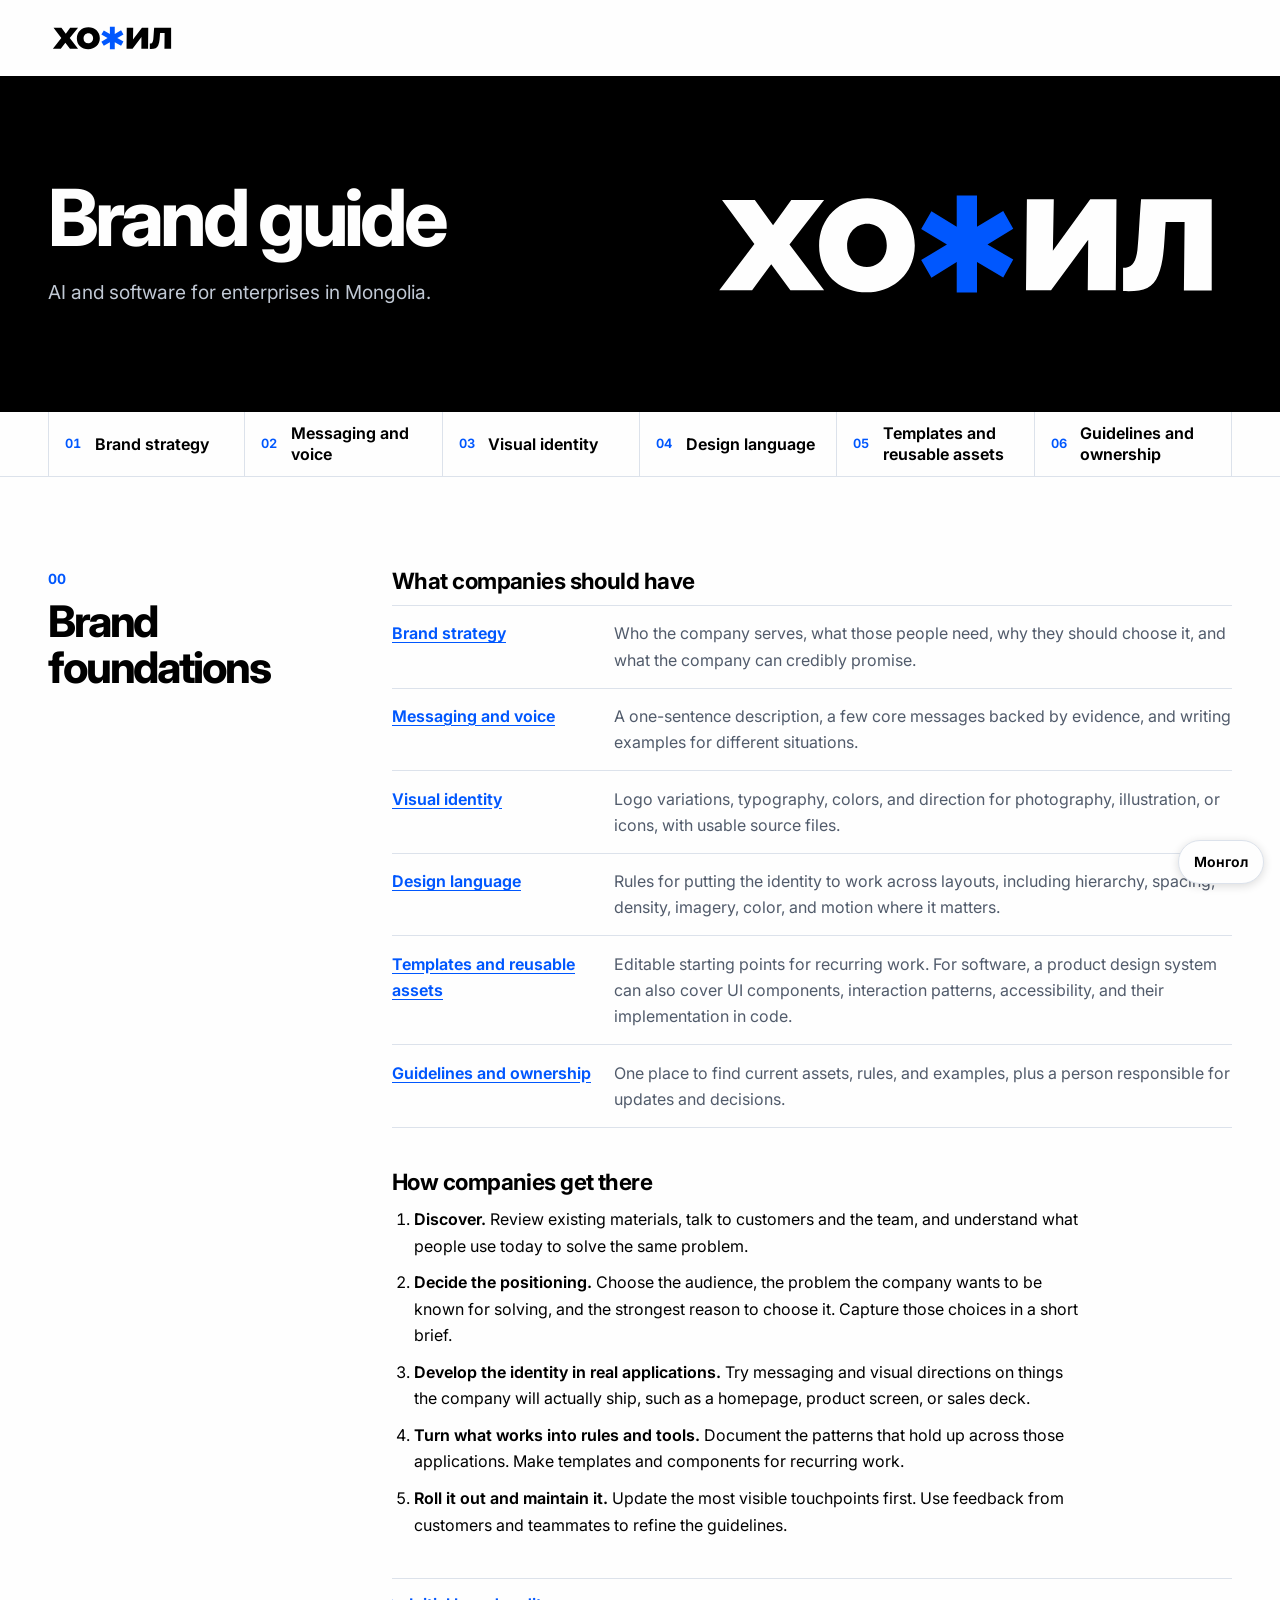
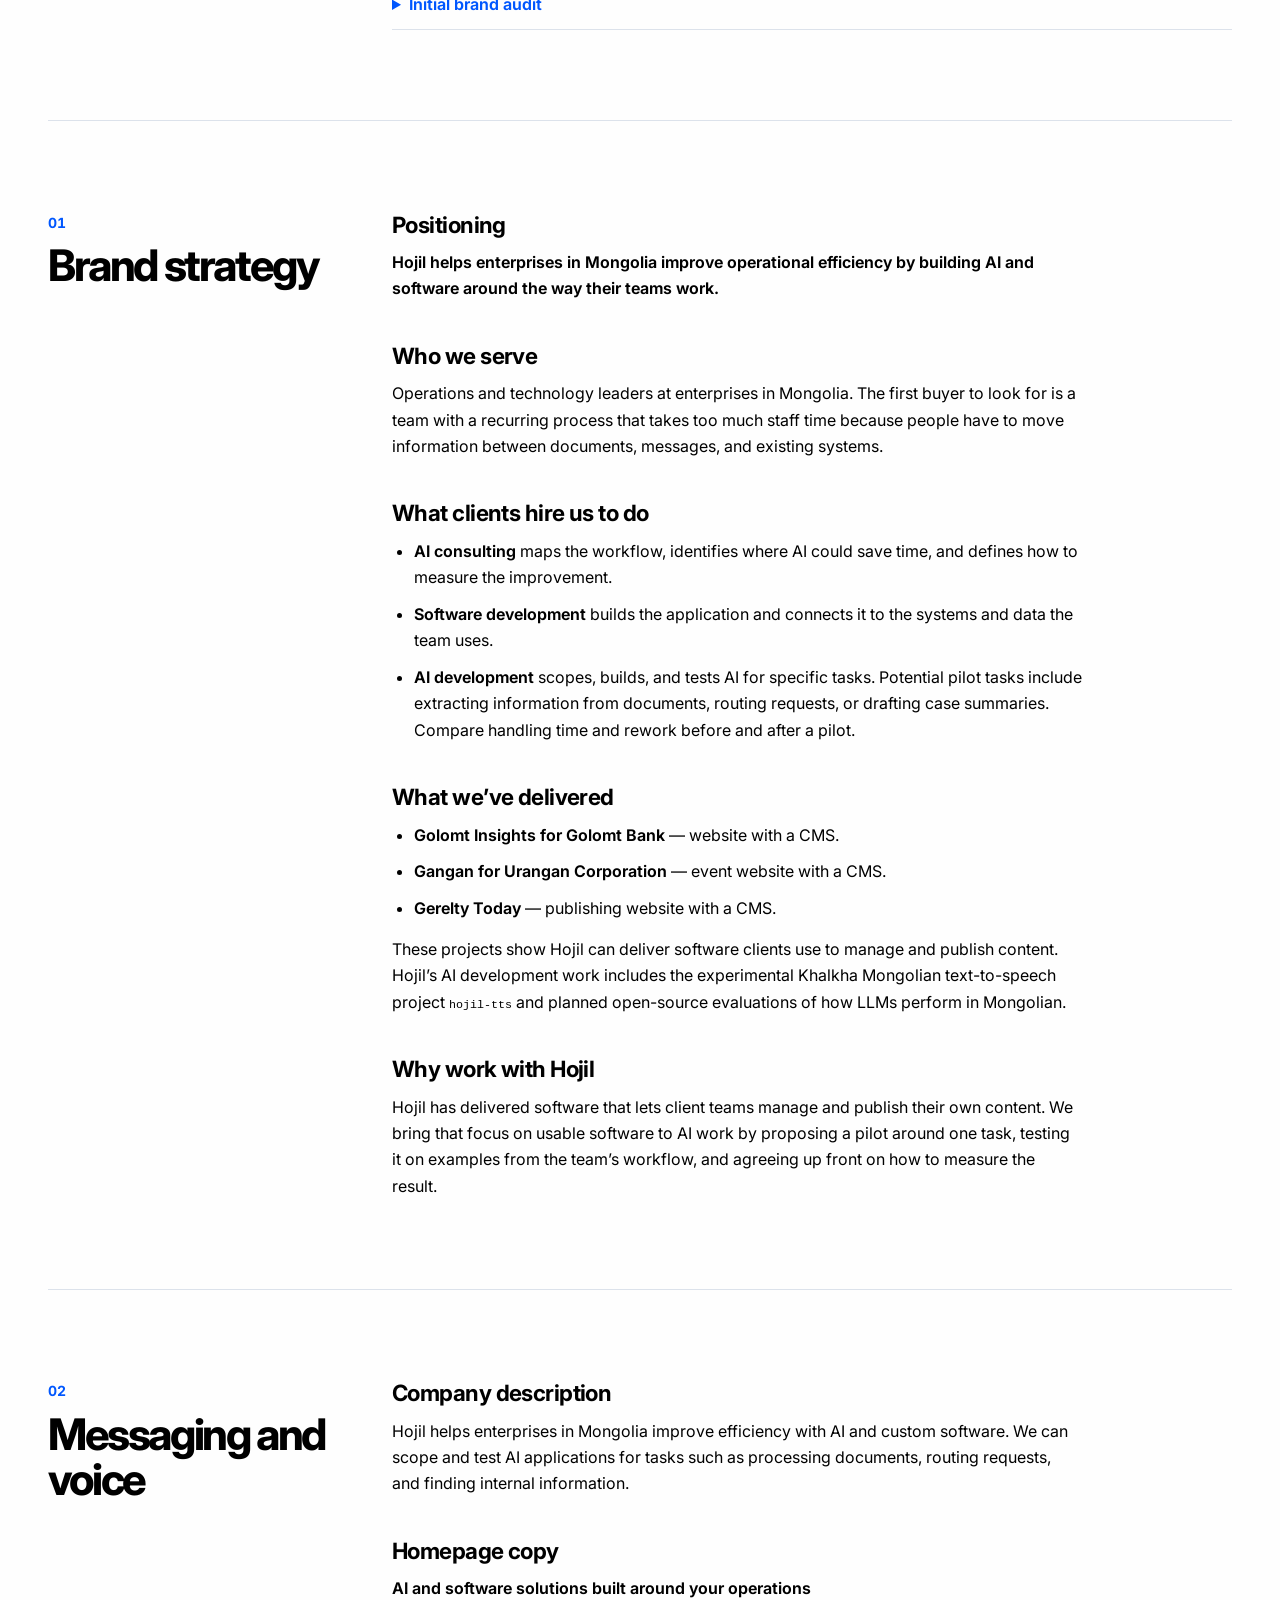
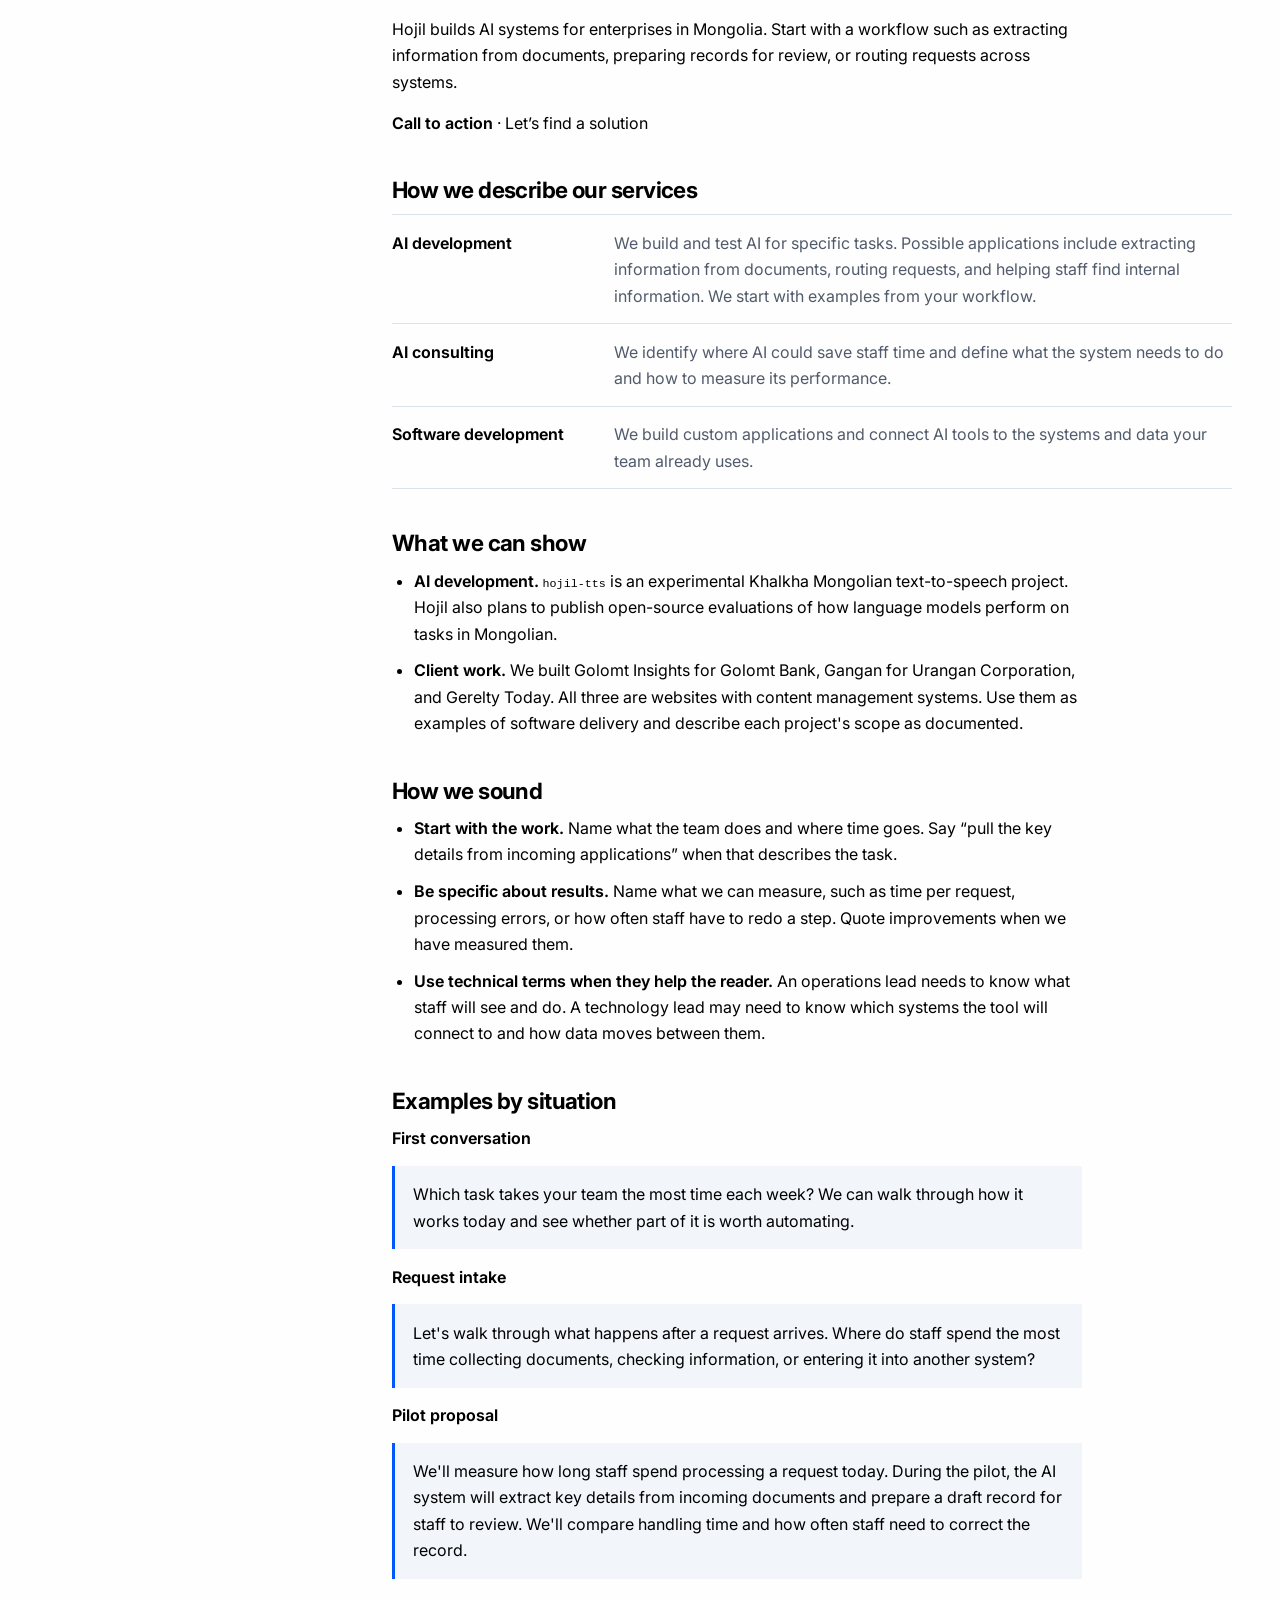
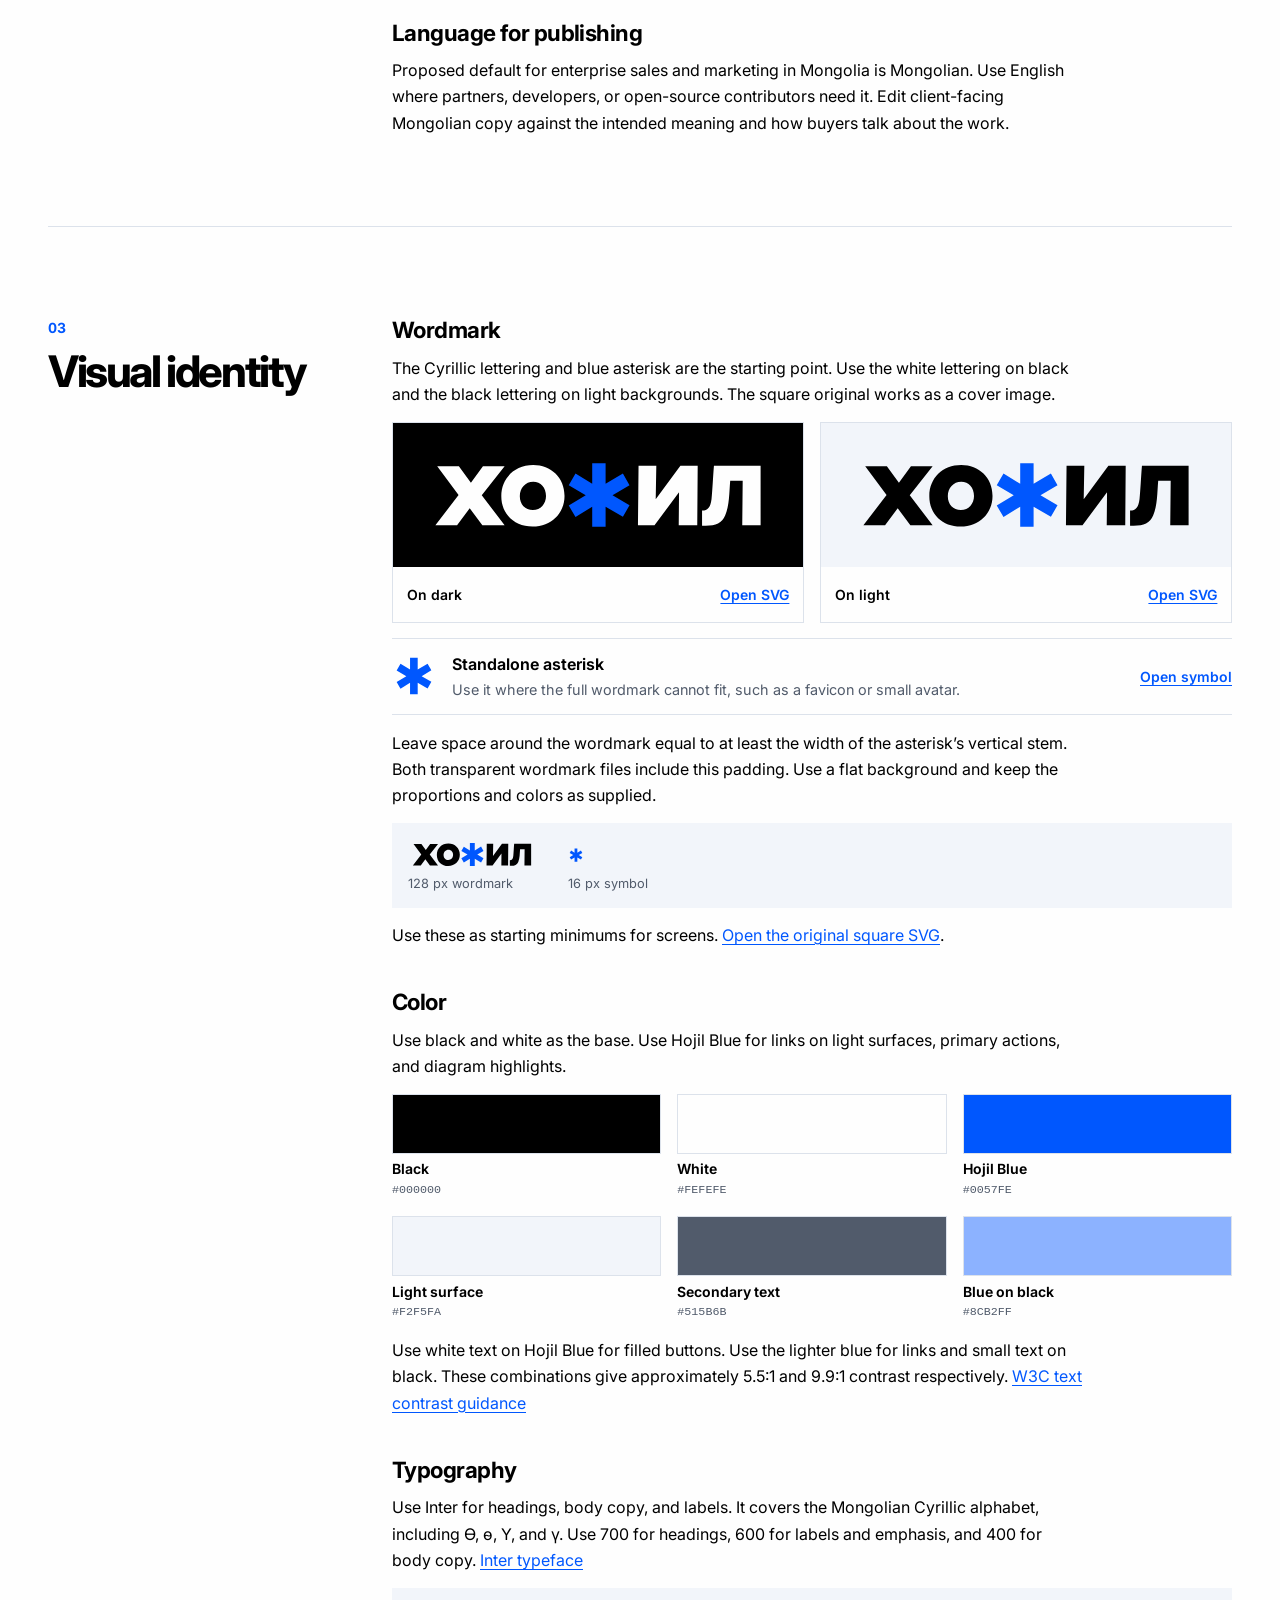
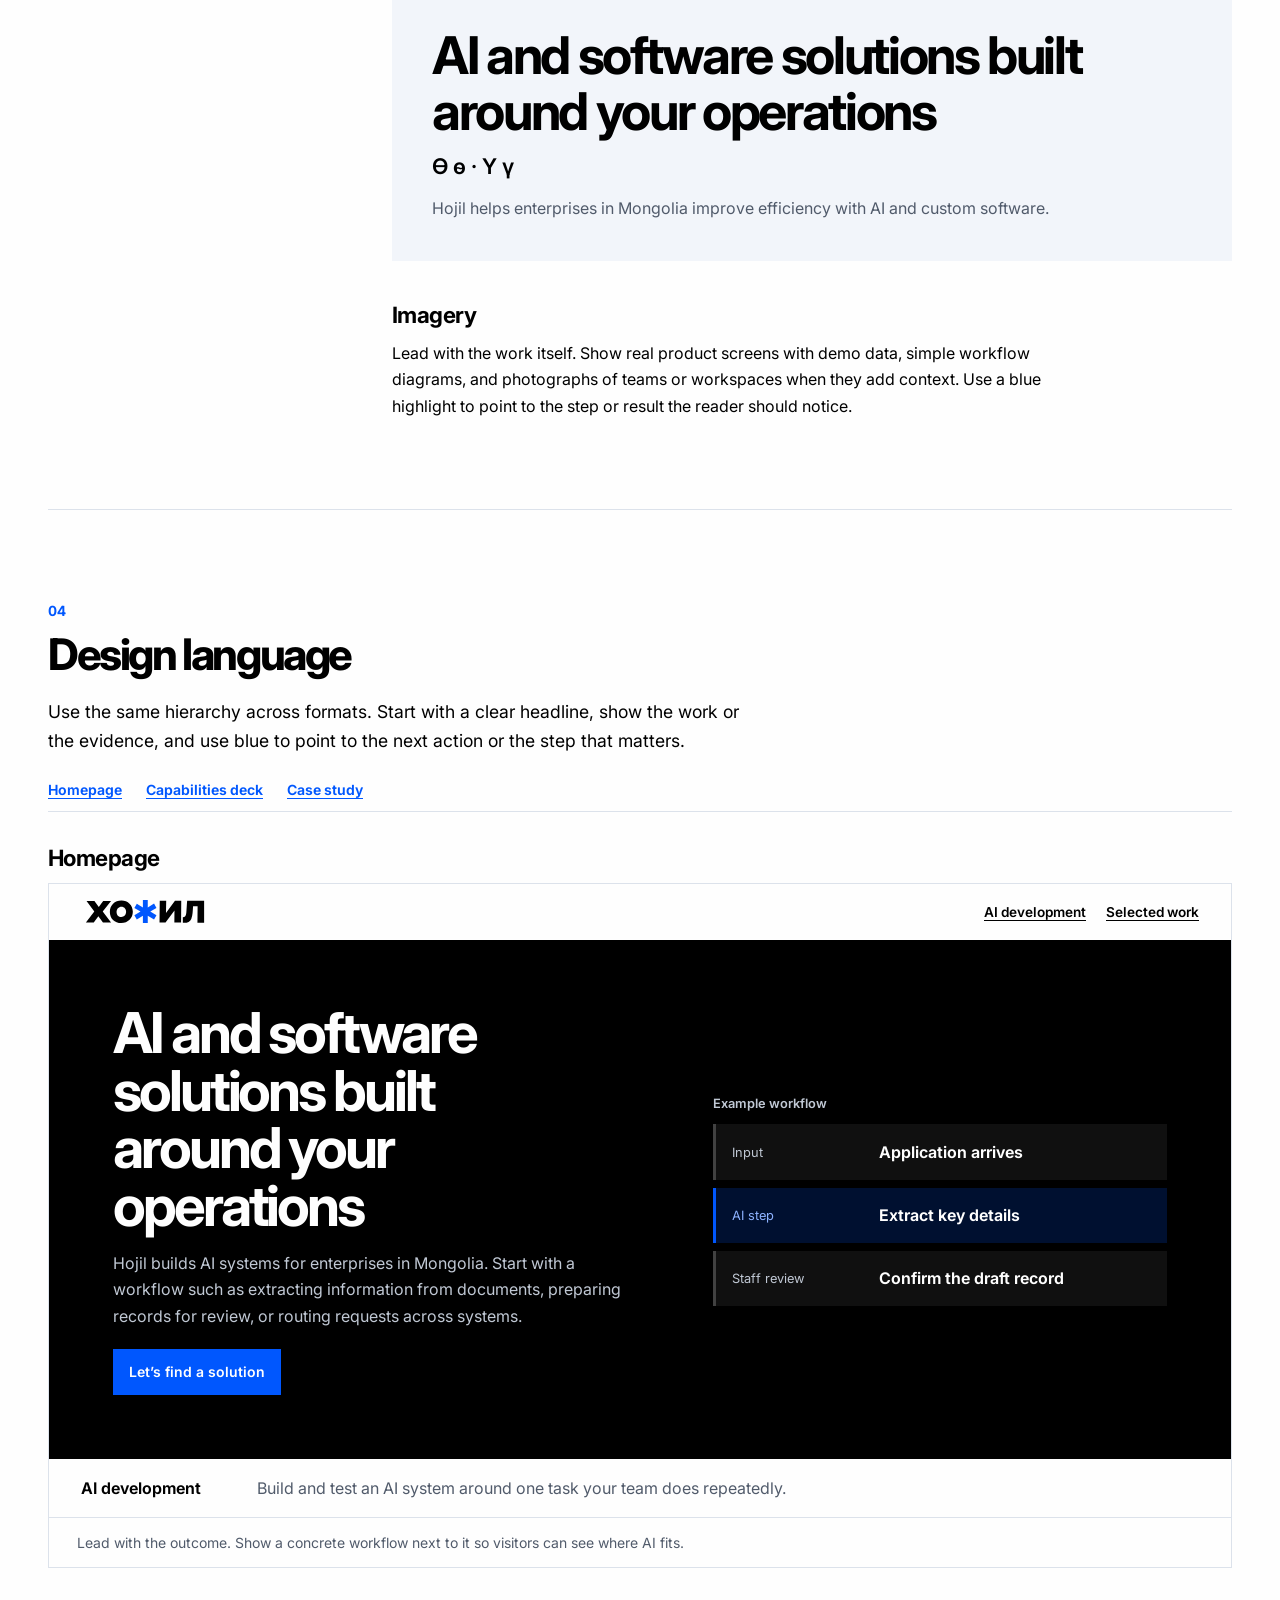
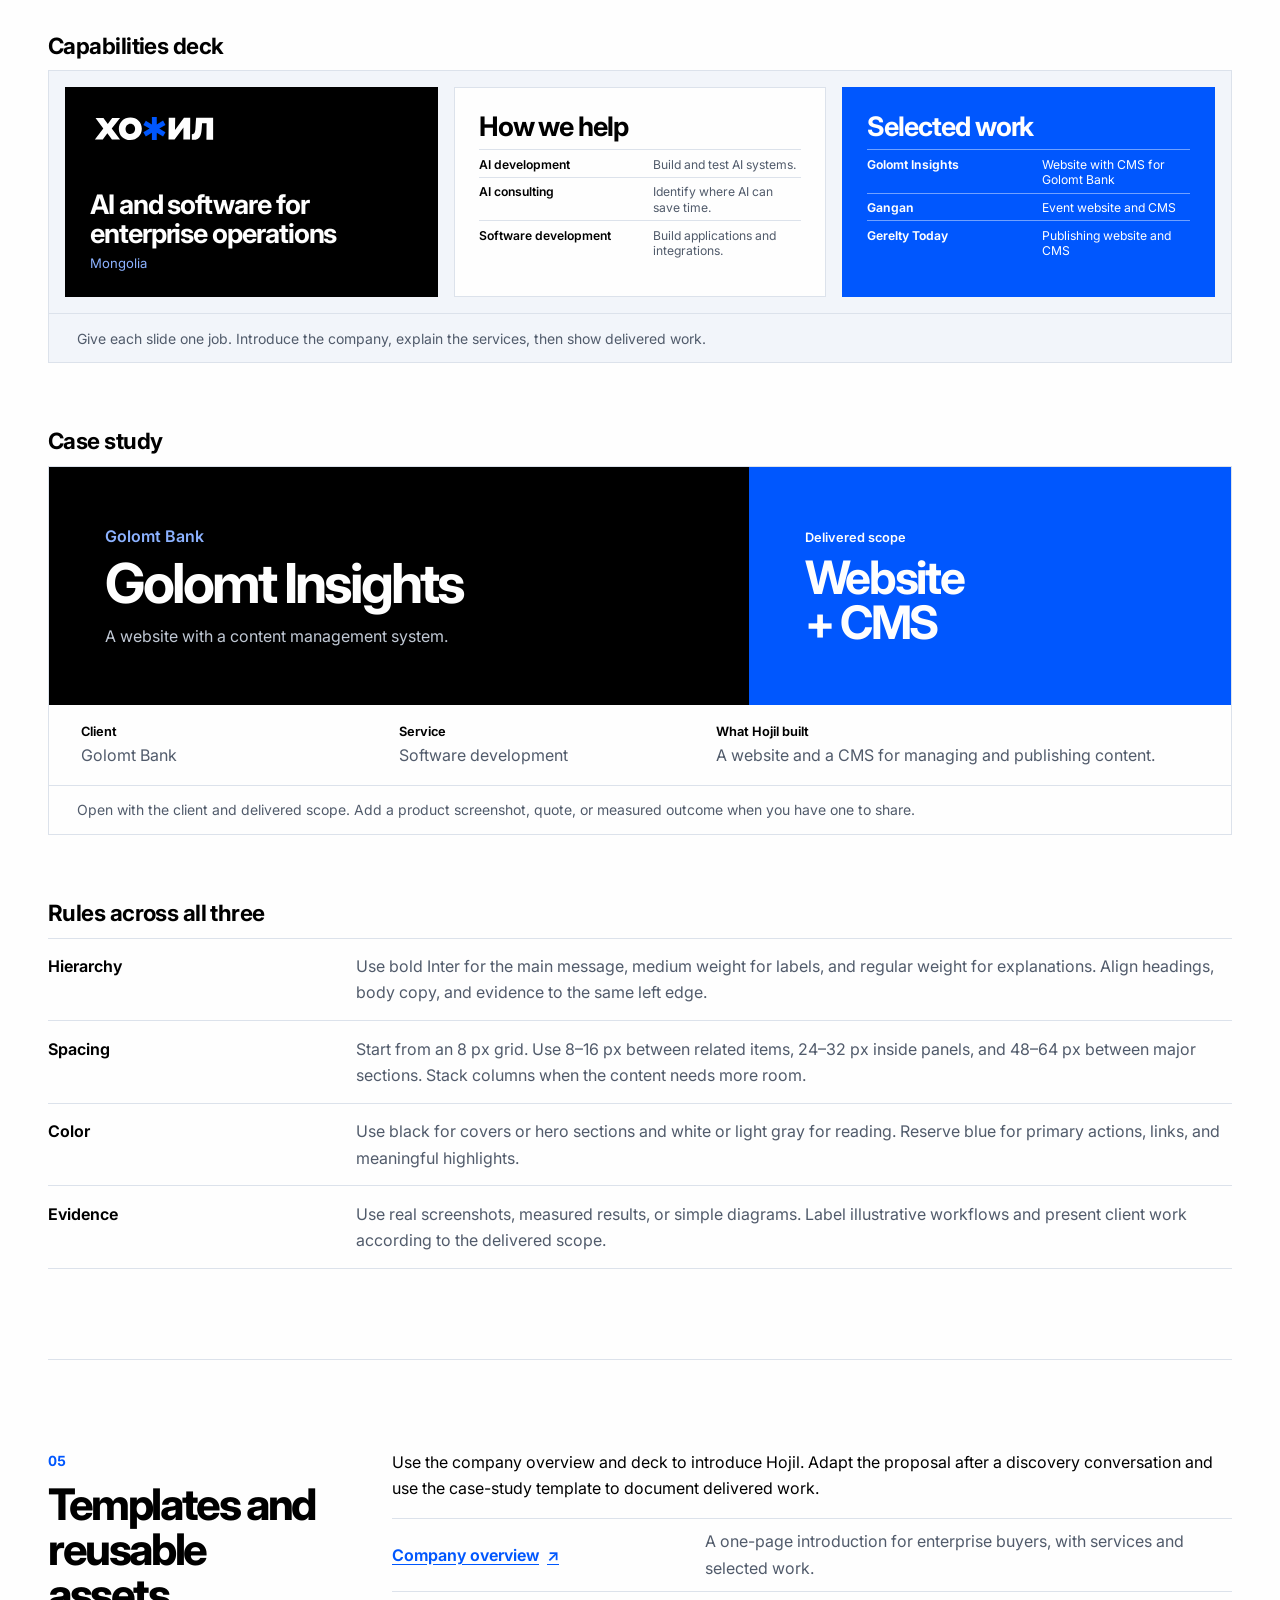
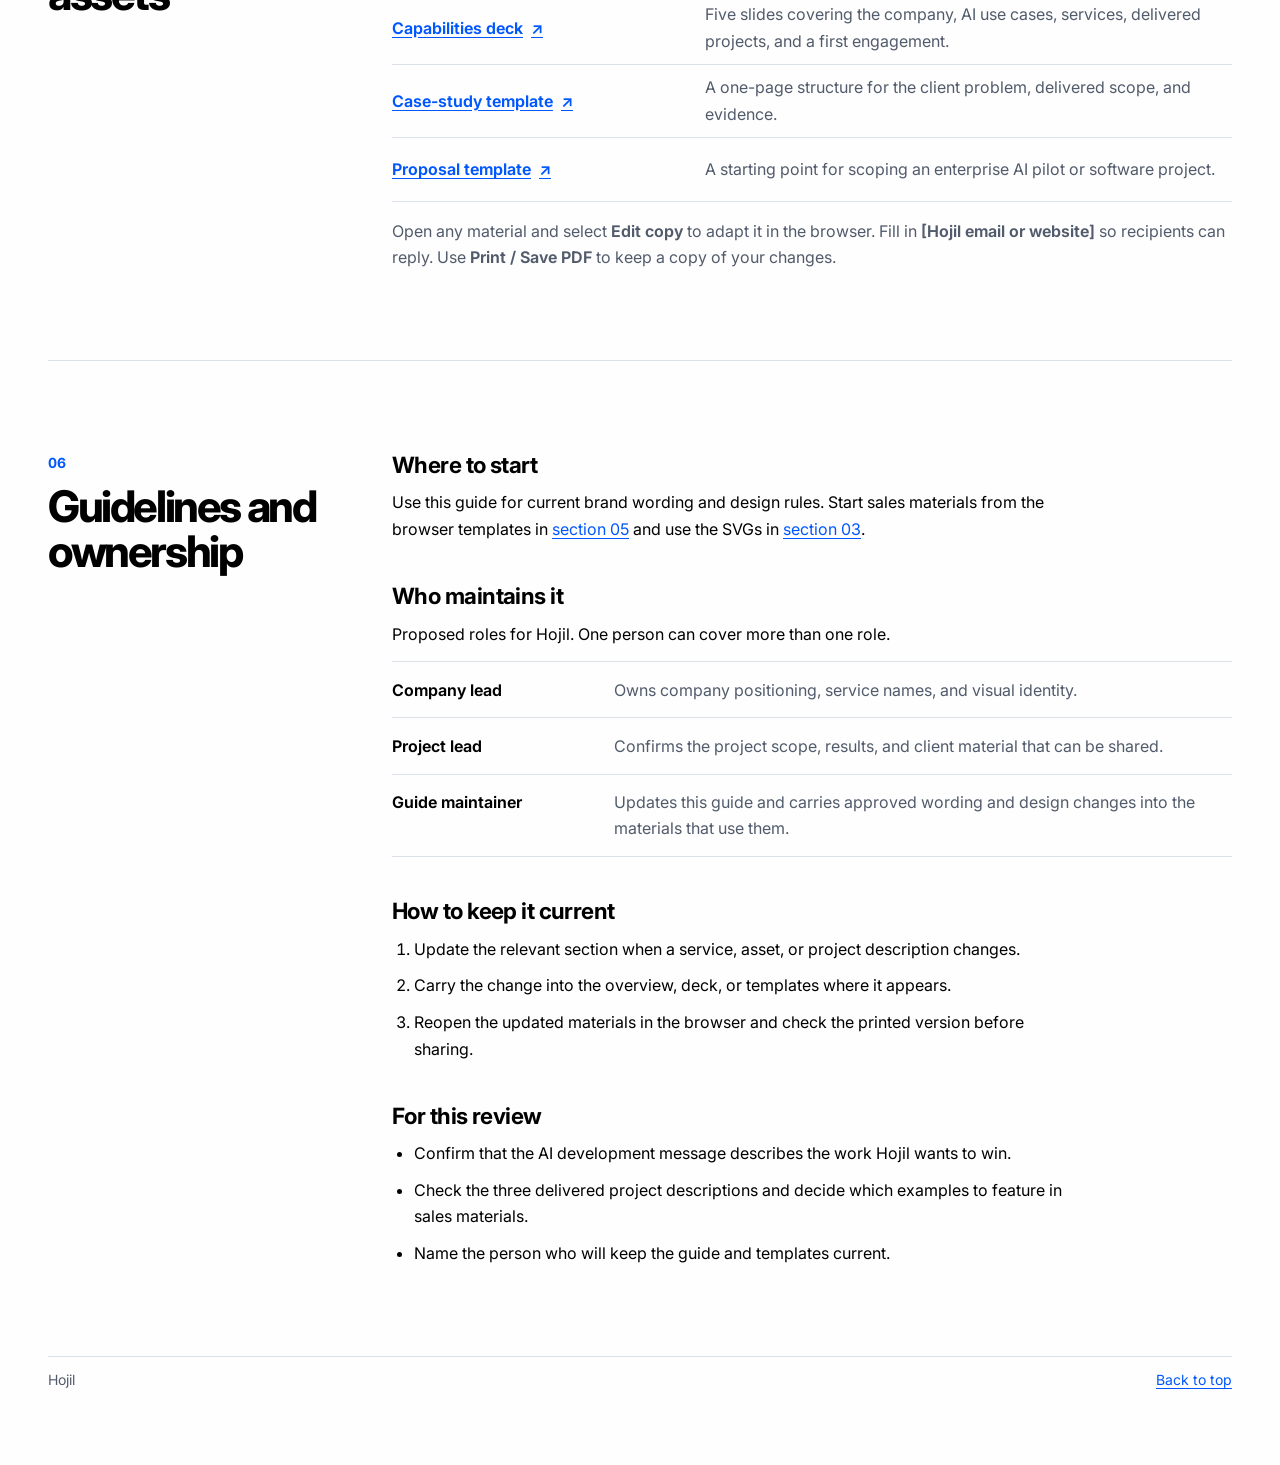
==== index.html @ 7507163d "Add bilingual Hojil brand guide" ====
<!doctype html>
<html lang="en">
<head>
  <meta charset="utf-8">
  <meta name="viewport" content="width=device-width, initial-scale=1">
  <title>Hojil · Brand guide</title>
  <link rel="icon" href="assets/logo/hojil-symbol.svg" type="image/svg+xml">
  <link rel="stylesheet" href="assets/brand.css">
</head>
<body id="top">
  <a class="skip" href="#content">Skip to content</a>
  <header class="site-header">
    <div class="wrap masthead">
      <a class="brand-link" href="index.html" aria-label="Hojil · Brand guide">
        <img src="assets/logo/hojil-wordmark-on-light.svg" alt="" width="128" height="33">
      </a>
      <a class="language-switch" href="mn/index.html" lang="mn">Монгол</a>
    </div>
  </header>
  <div class="hero">
    <div class="wrap hero-content">
      <div><h1>Brand guide</h1><p>AI and software for enterprises in Mongolia.</p></div>
      <img class="hero-mark" src="assets/logo/hojil-wordmark-on-dark.svg" alt="Хожил" width="540" height="139">
    </div>
  </div>
  <nav class="toc" aria-label="Contents"><div class="wrap toc-links"><a href="#positioning"><span aria-hidden="true">01</span>Brand strategy</a><a href="#messaging"><span aria-hidden="true">02</span>Messaging and voice</a><a href="#visual"><span aria-hidden="true">03</span>Visual identity</a><a href="#design"><span aria-hidden="true">04</span>Design language</a><a href="#templates"><span aria-hidden="true">05</span>Templates and reusable assets</a><a href="#guidelines"><span aria-hidden="true">06</span>Guidelines and ownership</a></div></nav>
  <main id="content" class="wrap" tabindex="-1"><section class="chapter" id="foundations" aria-labelledby="foundations-title"><header class="chapter-header"><span class="index">00</span><h2 id="foundations-title">Brand foundations</h2></header><div class="chapter-content"><section class="subsection"><h3>What companies should have</h3><dl class="matrix ">
<div class="matrix-row"><dt><a href="#positioning">Brand strategy</a></dt>
<dd>Who the company serves, what those people need, why they should choose it, and what the company can credibly promise.</dd>
</div>
<div class="matrix-row"><dt><a href="#messaging">Messaging and voice</a></dt>
<dd>A one-sentence description, a few core messages backed by evidence, and writing examples for different situations.</dd>
</div>
<div class="matrix-row"><dt><a href="#visual">Visual identity</a></dt>
<dd>Logo variations, typography, colors, and direction for photography, illustration, or icons, with usable source files.</dd>
</div>
<div class="matrix-row"><dt><a href="#design">Design language</a></dt>
<dd>Rules for putting the identity to work across layouts, including hierarchy, spacing, density, imagery, color, and motion where it matters.</dd>
</div>
<div class="matrix-row"><dt><a href="#templates">Templates and reusable assets</a></dt>
<dd>Editable starting points for recurring work. For software, a product design system can also cover UI components, interaction patterns, accessibility, and their implementation in code.</dd>
</div>
<div class="matrix-row"><dt><a href="#guidelines">Guidelines and ownership</a></dt>
<dd>One place to find current assets, rules, and examples, plus a person responsible for updates and decisions.</dd>
</div>
</dl></section><section class="subsection"><h3>How companies get there</h3><ol><li><strong>Discover.</strong> Review existing materials, talk to customers and the team, and understand what people use today to solve the same problem.</li><li><strong>Decide the positioning.</strong> Choose the audience, the problem the company wants to be known for solving, and the strongest reason to choose it. Capture those choices in a short brief.</li><li><strong>Develop the identity in real applications.</strong> Try messaging and visual directions on things the company will actually ship, such as a homepage, product screen, or sales deck.</li><li><strong>Turn what works into rules and tools.</strong> Document the patterns that hold up across those applications. Make templates and components for recurring work.</li><li><strong>Roll it out and maintain it.</strong> Update the most visible touchpoints first. Use feedback from customers and teammates to refine the guidelines.</li></ol></section><details class="initial-audit"><summary>Initial brand audit</summary><p class="audit-note">This audit records where the brand project started.</p><section class="subsection"><h3>What Hojil already has</h3><p>Hojil is a company in Mongolia that offers <strong>AI consulting, software development, and AI development</strong>. Its experimental Khalkha Mongolian text-to-speech project, <code>hojil-tts</code>, sits under AI development.</p>
<p>The <code>hojil-brand</code> folder started with only Git metadata. The review draws on the company description and the related local <code>hojil-tts</code> repository. Brand or client materials stored elsewhere may already answer some of the questions below.</p>
<dl class="matrix matrix-wide">
<div class="matrix-row"><dt>Brand strategy</dt>
<dd><span class="cell-label">What exists today</span>A company operating in Mongolia with three service areas. The TTS project demonstrates one area of AI development.</dd>
<dd><span class="cell-label">Gap in the materials reviewed</span>Decide which buyers to focus on, what problems lead them to Hojil, and why they would choose it. Define the scope of each service and how the services fit together.</dd>
</div>
<div class="matrix-row"><dt>Messaging and voice</dt>
<dd><span class="cell-label">What exists today</span>The three service areas are named. The TTS README and listening notes document a concrete example of AI development.</dd>
<dd><span class="cell-label">Gap in the materials reviewed</span>Write a company description and a plain-language explanation of each service. Gather evidence for consulting and software development and decide which languages the first materials need.</dd>
</div>
<div class="matrix-row"><dt>Visual identity</dt>
<dd><span class="cell-label">What exists today</span>Hojil has a Cyrillic <a href="assets/logo/hojil-logo.svg">wordmark</a> with a blue asterisk on black.</dd>
<dd><span class="cell-label">Gap in the materials reviewed</span>Define logo usage, any needed variants, and the broader palette, typography, and imagery. Check Mongolian Cyrillic coverage when choosing fonts.</dd>
</div>
<div class="matrix-row"><dt>Design language</dt>
<dd><span class="cell-label">What exists today</span>The playground is an existing interface for generating, playing, comparing, and rating speech.</dd>
<dd><span class="cell-label">Gap in the materials reviewed</span>Establish a common layout, type hierarchy, and use of color across company materials. Use the playground to test how product demos fit the same visual language.</dd>
</div>
<div class="matrix-row"><dt>Templates and reusable assets</dt>
<dd><span class="cell-label">What exists today</span>The local playground gives Hojil a working demo surface.</dd>
<dd><span class="cell-label">Gap in the materials reviewed</span>Start with a company overview and a case-study format. Add templates for recurring work once the first sales and marketing needs are clear.</dd>
</div>
<div class="matrix-row"><dt>Guidelines and ownership</dt>
<dd><span class="cell-label">What exists today</span>The technical repo has a documentation index. This file starts the brand documentation.</dd>
<dd><span class="cell-label">Gap in the materials reviewed</span>Record approved brand decisions and assets in one place and identify who owns updates.</dd>
</div>
</dl>
<p>Sources: TTS README, playground guide, playground interface, listening findings.</p></section><section class="subsection"><h3>What to work on first</h3><p><strong>Start with a one-page positioning brief for the company.</strong> It should explain who Hojil helps in Mongolia, what brings clients to Hojil, and why they would choose the company. A factual starting description is “Hojil is a company in Mongolia offering AI consulting, software development, and AI development.”</p>
<ol><li><strong>Review real and prospective engagements.</strong> Identify who approached Hojil, what problem they brought, what they had already tried, and what made them consider working with Hojil. Use those examples to choose an initial audience and the problems to lead with.</li><li><strong>Define the three services in buyer terms.</strong> For each service, capture when someone should reach out, what Hojil delivers, and what a successful engagement looks like. Spell out where consulting ends and implementation begins in the kinds of engagements Hojil wants.</li><li><strong>Gather proof for each service.</strong> Look for projects, outcomes, or client feedback that can be shared. Use <code>hojil-tts</code> as an AI development example and describe its experimental status accurately. The playground runs locally, the model export is private, and listening results come from a small development set.</li><li><strong>Apply the brief to a company overview.</strong> Draft a homepage or one-page capabilities overview with a clear company description, the three services, examples of work, and a way to get in touch. Use it to make the first visual decisions.</li></ol>
<p>A useful first milestone is a brief that names the priority buyer and their problem, explains the three services in plain language, and supports each claim with an example wherever one is available.</p></section></details></div></section><section class="chapter" id="positioning" aria-labelledby="positioning-title"><header class="chapter-header"><span class="index">01</span><h2 id="positioning-title">Brand strategy</h2></header><div class="chapter-content"><section class="subsection"><h3>Positioning</h3><p><strong>Hojil helps enterprises in Mongolia improve operational efficiency by building AI and software around the way their teams work.</strong></p></section><section class="subsection"><h3>Who we serve</h3><p>Operations and technology leaders at enterprises in Mongolia. The first buyer to look for is a team with a recurring process that takes too much staff time because people have to move information between documents, messages, and existing systems.</p></section><section class="subsection"><h3>What clients hire us to do</h3><ul><li><strong>AI consulting</strong> maps the workflow, identifies where AI could save time, and defines how to measure the improvement.</li><li><strong>Software development</strong> builds the application and connects it to the systems and data the team uses.</li><li><strong>AI development</strong> scopes, builds, and tests AI for specific tasks. Potential pilot tasks include extracting information from documents, routing requests, or drafting case summaries. Compare handling time and rework before and after a pilot.</li></ul></section><section class="subsection"><h3>What we’ve delivered</h3><ul><li><strong>Golomt Insights for Golomt Bank</strong> — website with a CMS.</li><li><strong>Gangan for Urangan Corporation</strong> — event website with a CMS.</li><li><strong>Gerelty Today</strong> — publishing website with a CMS.</li></ul>
<p>These projects show Hojil can deliver software clients use to manage and publish content. Hojil’s AI development work includes the experimental Khalkha Mongolian text-to-speech project <code>hojil-tts</code> and planned open-source evaluations of how LLMs perform in Mongolian.</p></section><section class="subsection"><h3>Why work with Hojil</h3><p>Hojil has delivered software that lets client teams manage and publish their own content. We bring that focus on usable software to AI work by proposing a pilot around one task, testing it on examples from the team’s workflow, and agreeing up front on how to measure the result.</p></section></div></section><section class="chapter" id="messaging" aria-labelledby="messaging-title"><header class="chapter-header"><span class="index">02</span><h2 id="messaging-title">Messaging and voice</h2></header><div class="chapter-content"><section class="subsection"><h3>Company description</h3><p>Hojil helps enterprises in Mongolia improve efficiency with AI and custom software. We can scope and test AI applications for tasks such as processing documents, routing requests, and finding internal information.</p></section><section class="subsection"><h3>Homepage copy</h3><p><strong>AI and software solutions built around your operations</strong></p>
<p>Hojil builds AI systems for enterprises in Mongolia. Start with a workflow such as extracting information from documents, preparing records for review, or routing requests across systems.</p>
<p><strong>Call to action</strong> · Let’s find a solution</p></section><section class="subsection"><h3>How we describe our services</h3><dl class="matrix ">
<div class="matrix-row"><dt>AI development</dt>
<dd>We build and test AI for specific tasks. Possible applications include extracting information from documents, routing requests, and helping staff find internal information. We start with examples from your workflow.</dd>
</div>
<div class="matrix-row"><dt>AI consulting</dt>
<dd>We identify where AI could save staff time and define what the system needs to do and how to measure its performance.</dd>
</div>
<div class="matrix-row"><dt>Software development</dt>
<dd>We build custom applications and connect AI tools to the systems and data your team already uses.</dd>
</div>
</dl></section><section class="subsection"><h3>What we can show</h3><ul><li><strong>AI development.</strong> <code>hojil-tts</code> is an experimental Khalkha Mongolian text-to-speech project. Hojil also plans to publish open-source evaluations of how language models perform on tasks in Mongolian.</li><li><strong>Client work.</strong> We built Golomt Insights for Golomt Bank, Gangan for Urangan Corporation, and Gerelty Today. All three are websites with content management systems. Use them as examples of software delivery and describe each project&#x27;s scope as documented.</li></ul></section><section class="subsection"><h3>How we sound</h3><ul><li><strong>Start with the work.</strong> Name what the team does and where time goes. Say “pull the key details from incoming applications” when that describes the task.</li><li><strong>Be specific about results.</strong> Name what we can measure, such as time per request, processing errors, or how often staff have to redo a step. Quote improvements when we have measured them.</li><li><strong>Use technical terms when they help the reader.</strong> An operations lead needs to know what staff will see and do. A technology lead may need to know which systems the tool will connect to and how data moves between them.</li></ul></section><section class="subsection"><h3>Examples by situation</h3><p><strong>First conversation</strong></p>
<blockquote><p>Which task takes your team the most time each week? We can walk through how it works today and see whether part of it is worth automating.</p></blockquote>
<p><strong>Request intake</strong></p>
<blockquote><p>Let&#x27;s walk through what happens after a request arrives. Where do staff spend the most time collecting documents, checking information, or entering it into another system?</p></blockquote>
<p><strong>Pilot proposal</strong></p>
<blockquote><p>We&#x27;ll measure how long staff spend processing a request today. During the pilot, the AI system will extract key details from incoming documents and prepare a draft record for staff to review. We&#x27;ll compare handling time and how often staff need to correct the record.</p></blockquote></section><section class="subsection"><h3>Language for publishing</h3><p>Proposed default for enterprise sales and marketing in Mongolia is Mongolian. Use English where partners, developers, or open-source contributors need it. Edit client-facing Mongolian copy against the intended meaning and how buyers talk about the work.</p></section></div></section>
<section class="chapter" id="visual" aria-labelledby="visual-title">
  <header class="chapter-header"><span class="index">03</span><h2 id="visual-title">Visual identity</h2></header>
  <div class="chapter-content visual-content">
    <section class="subsection">
      <h3>Wordmark</h3>
      <p>The Cyrillic lettering and blue asterisk are the starting point. Use the white lettering on black and the black lettering on light backgrounds. The square original works as a cover image.</p>
      <div class="logo-grid">
        <figure class="logo-card">
          <div class="logo-preview on-dark"><img src="assets/logo/hojil-wordmark-on-dark.svg" alt="Хожил in white with a blue asterisk"></div>
          <figcaption><span>On dark</span><a href="assets/logo/hojil-wordmark-on-dark.svg" target="_blank" rel="noopener" aria-label="Open dark-background SVG">Open SVG</a></figcaption>
        </figure>
        <figure class="logo-card">
          <div class="logo-preview on-light"><img src="assets/logo/hojil-wordmark-on-light.svg" alt="Хожил in black with a blue asterisk"></div>
          <figcaption><span>On light</span><a href="assets/logo/hojil-wordmark-on-light.svg" target="_blank" rel="noopener" aria-label="Open light-background SVG">Open SVG</a></figcaption>
        </figure>
      </div>
      <div class="asset-row">
        <img src="assets/logo/hojil-symbol.svg" alt="" width="44" height="44">
        <div><strong>Standalone asterisk</strong><p>Use it where the full wordmark cannot fit, such as a favicon or small avatar.</p></div>
        <a href="assets/logo/hojil-symbol.svg" target="_blank" rel="noopener">Open symbol</a>
      </div>
      <p>Leave space around the wordmark equal to at least the width of the asterisk’s vertical stem. Both transparent wordmark files include this padding. Use a flat background and keep the proportions and colors as supplied.</p>
      <div class="size-specimens">
        <figure><img src="assets/logo/hojil-wordmark-on-light.svg" alt="Хожил wordmark at 128 pixels wide" width="128" height="33"><figcaption>128 px wordmark</figcaption></figure>
        <figure><img src="assets/logo/hojil-symbol.svg" alt="Hojil asterisk at 16 pixels wide" width="16" height="16"><figcaption>16 px symbol</figcaption></figure>
      </div>
      <p>Use these as starting minimums for screens. <a href="assets/logo/hojil-logo.svg" target="_blank" rel="noopener">Open the original square SVG</a>.</p>
    </section>
    <section class="subsection">
      <h3>Color</h3>
      <p>Use black and white as the base. Use Hojil Blue for links on light surfaces, primary actions, and diagram highlights.</p>
      <ul class="swatches" aria-label="Hojil color palette">
        <li><span class="swatch ink" aria-hidden="true"></span><strong>Black</strong><code>#000000</code></li>
        <li><span class="swatch paper" aria-hidden="true"></span><strong>White</strong><code>#FEFEFE</code></li>
        <li><span class="swatch blue" aria-hidden="true"></span><strong>Hojil Blue</strong><code>#0057FE</code></li>
        <li><span class="swatch mist" aria-hidden="true"></span><strong>Light surface</strong><code>#F2F5FA</code></li>
        <li><span class="swatch slate" aria-hidden="true"></span><strong>Secondary text</strong><code>#515B6B</code></li>
        <li><span class="swatch sky" aria-hidden="true"></span><strong>Blue on black</strong><code>#8CB2FF</code></li>
      </ul>
      <p>Use white text on Hojil Blue for filled buttons. Use the lighter blue for links and small text on black. These combinations give approximately 5.5:1 and 9.9:1 contrast respectively. <a href="https://www.w3.org/WAI/WCAG22/Understanding/contrast-minimum.html">W3C text contrast guidance</a></p>
    </section>
    <section class="subsection">
      <h3>Typography</h3>
      <p>Use Inter for headings, body copy, and labels. It covers the Mongolian Cyrillic alphabet, including Ө, ө, Ү, and ү. Use 700 for headings, 600 for labels and emphasis, and 400 for body copy. <a href="https://rsms.me/inter/">Inter typeface</a></p>
      <div class="type-specimen">
        <p class="sample-heading">AI and software solutions built around your operations</p>
        <p class="sample-alphabet" lang="mn">Ө ө · Ү ү</p>
        <p class="sample-body">Hojil helps enterprises in Mongolia improve efficiency with AI and custom software.</p>
      </div>
    </section>
    <section class="subsection">
      <h3>Imagery</h3>
      <p>Lead with the work itself. Show real product screens with demo data, simple workflow diagrams, and photographs of teams or workspaces when they add context. Use a blue highlight to point to the step or result the reader should notice.</p>
    </section>
  </div>
</section>
<section class="chapter design-chapter" id="design" aria-labelledby="design-title">
  <header class="chapter-header"><span class="index">04</span><h2 id="design-title">Design language</h2></header>
  <div class="chapter-content">
    <p class="design-intro">Use the same hierarchy across formats. Start with a clear headline, show the work or the evidence, and use blue to point to the next action or the step that matters.</p>
    <nav class="example-nav" aria-label="Design examples">
      <a href="#homepage-example">Homepage</a>
      <a href="#deck-example">Capabilities deck</a>
      <a href="#case-example">Case study</a>
    </nav>

    <section class="subsection design-example" id="homepage-example" aria-labelledby="homepage-title">
      <h3 id="homepage-title">Homepage</h3>
      <figure class="design-sample">
        <div class="home-mast">
          <img src="assets/logo/hojil-wordmark-on-light.svg" alt="Хожил" width="128" height="33">
          <div class="home-mast-links">
            <a href="#home-ai">AI development</a>
            <a href="#case-example">Selected work</a>
          </div>
        </div>
        <div class="home-hero">
          <div>
            <p class="home-title">AI and software solutions built around your operations</p>
            <p>Hojil builds AI systems for enterprises in Mongolia. Start with a workflow such as extracting information from documents, preparing records for review, or routing requests across systems.</p>
            <span class="sample-cta">Let’s find a solution</span>
          </div>
          <div class="home-workflow">
            <p>Example workflow</p>
            <ol>
              <li><span>Input</span><strong>Application arrives</strong></li>
              <li class="ai-step"><span>AI step</span><strong>Extract key details</strong></li>
              <li><span>Staff review</span><strong>Confirm the draft record</strong></li>
            </ol>
          </div>
        </div>
        <div class="home-service" id="home-ai">
          <strong>AI development</strong>
          <p>Build and test an AI system around one task your team does repeatedly.</p>
        </div>
        <figcaption>Lead with the outcome. Show a concrete workflow next to it so visitors can see where AI fits.</figcaption>
      </figure>
    </section>

    <section class="subsection design-example" id="deck-example" aria-labelledby="deck-title">
      <h3 id="deck-title">Capabilities deck</h3>
      <figure class="design-sample deck-sample">
        <ol class="deck-grid" aria-label="Three example slides">
          <li class="deck-slide deck-cover">
            <img src="assets/logo/hojil-wordmark-on-dark.svg" alt="Хожил" width="128" height="33">
            <div>
              <p class="slide-title">AI and software for enterprise operations</p>
              <p>Mongolia</p>
            </div>
          </li>
          <li class="deck-slide deck-services">
            <p class="slide-title">How we help</p>
            <dl>
              <div><dt>AI development</dt><dd>Build and test AI systems.</dd></div>
              <div><dt>AI consulting</dt><dd>Identify where AI can save time.</dd></div>
              <div><dt>Software development</dt><dd>Build applications and integrations.</dd></div>
            </dl>
          </li>
          <li class="deck-slide deck-work">
            <p class="slide-title">Selected work</p>
            <ul>
              <li><strong>Golomt Insights</strong><span>Website with CMS for Golomt Bank</span></li>
              <li><strong>Gangan</strong><span>Event website and CMS</span></li>
              <li><strong>Gerelty Today</strong><span>Publishing website and CMS</span></li>
            </ul>
          </li>
        </ol>
        <figcaption>Give each slide one job. Introduce the company, explain the services, then show delivered work.</figcaption>
      </figure>
    </section>

    <section class="subsection design-example" id="case-example" aria-labelledby="case-title">
      <h3 id="case-title">Case study</h3>
      <figure class="design-sample">
        <div class="case-cover">
          <div>
            <p class="case-client">Golomt Bank</p>
            <p class="case-name">Golomt Insights</p>
            <p class="case-summary">A website with a content management system.</p>
          </div>
          <div class="case-scope">
            <span>Delivered scope</span>
            <strong>Website<br>+ CMS</strong>
          </div>
        </div>
        <dl class="case-facts">
          <div><dt>Client</dt><dd>Golomt Bank</dd></div>
          <div><dt>Service</dt><dd>Software development</dd></div>
          <div><dt>What Hojil built</dt><dd>A website and a CMS for managing and publishing content.</dd></div>
        </dl>
        <figcaption>Open with the client and delivered scope. Add a product screenshot, quote, or measured outcome when you have one to share.</figcaption>
      </figure>
    </section>

    <section class="subsection" aria-labelledby="shared-rules-title">
      <h3 id="shared-rules-title">Rules across all three</h3>
      <dl class="matrix design-rules">
        <div class="matrix-row"><dt>Hierarchy</dt><dd>Use bold Inter for the main message, medium weight for labels, and regular weight for explanations. Align headings, body copy, and evidence to the same left edge.</dd></div>
        <div class="matrix-row"><dt>Spacing</dt><dd>Start from an 8 px grid. Use 8–16 px between related items, 24–32 px inside panels, and 48–64 px between major sections. Stack columns when the content needs more room.</dd></div>
        <div class="matrix-row"><dt>Color</dt><dd>Use black for covers or hero sections and white or light gray for reading. Reserve blue for primary actions, links, and meaningful highlights.</dd></div>
        <div class="matrix-row"><dt>Evidence</dt><dd>Use real screenshots, measured results, or simple diagrams. Label illustrative workflows and present client work according to the delivered scope.</dd></div>
      </dl>
    </section>
  </div>
</section>
<section class="chapter" id="templates" aria-labelledby="templates-title">
  <header class="chapter-header"><span class="index">05</span><h2 id="templates-title">Templates and reusable assets</h2></header>
  <div class="chapter-content">
    <p>Use the company overview and deck to introduce Hojil. Adapt the proposal after a discovery conversation and use the case-study template to document delivered work.</p>
    <ul class="material-list">
      <li><a href="materials/company-overview.html">Company overview <span aria-hidden="true">↗</span></a><p>A one-page introduction for enterprise buyers, with services and selected work.</p></li>
      <li><a href="materials/capabilities-deck.html">Capabilities deck <span aria-hidden="true">↗</span></a><p>Five slides covering the company, AI use cases, services, delivered projects, and a first engagement.</p></li>
      <li><a href="materials/case-study.html">Case-study template <span aria-hidden="true">↗</span></a><p>A one-page structure for the client problem, delivered scope, and evidence.</p></li>
      <li><a href="materials/proposal.html">Proposal template <span aria-hidden="true">↗</span></a><p>A starting point for scoping an enterprise AI pilot or software project.</p></li>
    </ul>
    <p class="material-help">Open any material and select <strong>Edit copy</strong> to adapt it in the browser. Fill in <strong>[Hojil email or website]</strong> so recipients can reply. Use <strong>Print / Save PDF</strong> to keep a copy of your changes.</p>
  </div>
</section>
<section class="chapter" id="guidelines" aria-labelledby="guidelines-title">
  <header class="chapter-header"><span class="index">06</span><h2 id="guidelines-title">Guidelines and ownership</h2></header>
  <div class="chapter-content">
    <section class="subsection">
      <h3>Where to start</h3>
      <p>Use this guide for current brand wording and design rules. Start sales materials from the browser templates in <a href="#templates">section 05</a> and use the SVGs in <a href="#visual">section 03</a>.</p>
    </section>
    <section class="subsection">
      <h3>Who maintains it</h3>
      <p>Proposed roles for Hojil. One person can cover more than one role.</p>
      <dl class="matrix">
        <div class="matrix-row"><dt>Company lead</dt><dd>Owns company positioning, service names, and visual identity.</dd></div>
        <div class="matrix-row"><dt>Project lead</dt><dd>Confirms the project scope, results, and client material that can be shared.</dd></div>
        <div class="matrix-row"><dt>Guide maintainer</dt><dd>Updates this guide and carries approved wording and design changes into the materials that use them.</dd></div>
      </dl>
    </section>
    <section class="subsection">
      <h3>How to keep it current</h3>
      <ol>
        <li>Update the relevant section when a service, asset, or project description changes.</li>
        <li>Carry the change into the overview, deck, or templates where it appears.</li>
        <li>Reopen the updated materials in the browser and check the printed version before sharing.</li>
      </ol>
    </section>
    <section class="subsection">
      <h3>For this review</h3>
      <ul>
        <li>Confirm that the AI development message describes the work Hojil wants to win.</li>
        <li>Check the three delivered project descriptions and decide which examples to feature in sales materials.</li>
        <li>Name the person who will keep the guide and templates current.</li>
      </ul>
    </section>
  </div>
</section>
</main>
  <footer class="wrap site-footer"><span>Hojil</span><a href="#top">Back to top</a></footer>
</body>
</html>
---- assets/brand.css ----
@font-face {
  font-family: Inter;
  src: url("fonts/Inter.ttf") format("truetype");
  font-style: normal;
  font-weight: 100 900;
  font-display: swap;
}

:root {
  --ink: #000000;
  --paper: #fefefe;
  --blue: #0057fe;
  --mist: #f2f5fa;
  --slate: #515b6b;
  --sky: #8cb2ff;
  --line: #dce2eb;
  color: var(--ink);
  background: var(--paper);
  font: 400 100%/1.65 Inter, "Segoe UI", sans-serif;
}

*, *::before, *::after { box-sizing: border-box; }
body, h1, h2, h3, p, dl, dd, figure, blockquote { margin: 0; }
img { display: block; max-width: 100%; }
a { color: var(--blue); text-underline-offset: .2em; }
a:hover { text-decoration-thickness: 2px; }
a:focus-visible { outline: 2px solid var(--blue); outline-offset: 4px; }
strong { font-weight: 650; }
ul, ol { margin: 0; padding-left: 1.35rem; }
li + li { margin-top: .65rem; }
code { font-size: .9em; overflow-wrap: anywhere; }
.wrap { width: min(100% - 6rem, 76rem); margin-inline: auto; }

.skip {
  position: absolute;
  z-index: 3;
  left: 1rem;
  top: 1rem;
  background: var(--paper);
  padding: .6rem 1rem;
  transform: translateY(-180%);
}
.skip:focus { transform: none; }
.masthead {
  display: flex;
  align-items: center;
  justify-content: space-between;
  min-height: 4.75rem;
  gap: 1rem;
}
.masthead > a:last-child {
  display: inline-flex;
  align-items: center;
  min-height: 44px;
  gap: .3em;
  font-size: .875rem;
  font-weight: 600;
}
.masthead > a:last-child span { color: var(--slate); font-weight: 400; }
.brand-link { display: inline-grid; place-items: center; min-height: 44px; }
.brand-link img { height: auto; }

.hero { color: var(--paper); background: var(--ink); }
.hero-content {
  min-height: 21rem;
  display: grid;
  grid-template-columns: 1.1fr 1fr;
  align-items: center;
  gap: clamp(2rem, 5vw, 5rem);
  padding-block: 3.75rem;
}
.hero h1 {
  font-size: clamp(3rem, 6.15vw, 5.625rem);
  line-height: .99;
  letter-spacing: -.055em;
  font-weight: 750;
}
.hero p { color: #c0c8d4; margin-top: 1.25rem; font-size: clamp(1rem, 2vw, 1.2rem); }
.hero-mark { width: 100%; height: auto; }
[lang="mn"] .hero h1 { font-size: clamp(2.4rem, 5vw, 4.6rem); letter-spacing: -.045em; }

.toc {
  position: sticky;
  z-index: 2;
  top: 0;
  background: var(--paper);
  border-bottom: 1px solid var(--line);
}
.toc-links { display: grid; grid-template-columns: repeat(6, minmax(0, 1fr)); }

.toc a {
  min-width: 0;
  min-height: 4rem;
  display: flex;
  gap: clamp(.4rem, 1.2vw, .85rem);
  align-items: center;
  padding: .65rem clamp(.4rem, 1.25vw, 1rem);
  border-right: 1px solid var(--line);
  color: var(--ink);
  text-decoration: none;
  font-weight: 650;
  line-height: 1.3;
}
.toc a:first-child { border-left: 1px solid var(--line); }
.toc a:hover, .toc a:focus-visible { background: var(--mist); color: var(--blue); }
.toc a:focus-visible { outline-offset: -3px; }
.toc a span {
  font-size: .8rem;
  color: var(--blue);
  font-weight: 650;
  font-variant-numeric: tabular-nums;
}

main:focus { outline: none; }
.chapter {
  display: grid;
  grid-template-columns: minmax(11rem, .75fr) minmax(0, 2.25fr);
  gap: clamp(2rem, 5vw, 4.75rem);
  padding-block: clamp(3.25rem, 7vw, 6rem);
  scroll-margin-top: 5rem;
}
.chapter + .chapter { border-top: 1px solid var(--line); }
.chapter-header { min-width: 0; }
.index {
  display: block;
  color: var(--blue);
  font-size: .875rem;
  font-weight: 700;
  font-variant-numeric: tabular-nums;
  margin-bottom: .6rem;
}
.chapter h2 {
  font-size: clamp(2rem, 3.4vw, 3.5rem);
  font-weight: 750;
  line-height: 1.04;
  letter-spacing: -.055em;
  overflow-wrap: break-word;
}
.chapter-content { min-width: 0; }
.subsection + .subsection { margin-top: 2.5rem; }
.subsection h3 {
  margin-bottom: .65rem;
  font-size: clamp(1.125rem, 2vw, 1.4rem);
  line-height: 1.25;
  font-weight: 700;
  letter-spacing: -.025em;
}
.subsection > * + :not(h3) { margin-top: .9rem; }
.subsection > h3 + * { margin-top: 0; }
.subsection > p, .subsection > ul, .subsection > ol, .subsection blockquote { max-width: 69ch; }

.matrix { border-top: 1px solid var(--line); }
.matrix-row {
  display: grid;
  grid-template-columns: minmax(8rem, 1fr) minmax(0, 3fr);
  gap: 1rem;
  padding-block: .9rem;
  border-bottom: 1px solid var(--line);
}
.matrix-wide .matrix-row { grid-template-columns: minmax(7rem, .9fr) repeat(2, minmax(0, 1.6fr)); }
.matrix-row dt { font-weight: 650; }
.matrix-row dd { color: var(--slate); }
.cell-label { display: block; color: var(--ink); font-size: .75rem; font-weight: 650; margin-bottom: .3rem; }
blockquote {
  border-left: 3px solid var(--blue);
  padding: .95rem 1.15rem;
  background: var(--mist);
}

.logo-grid { display: grid; grid-template-columns: repeat(2, minmax(0, 1fr)); gap: 1rem; }
.logo-card { border: 1px solid var(--line); }
.logo-preview { display: grid; place-items: center; min-height: 9rem; padding: 1rem; }
.logo-preview img { width: min(94%, 22rem); height: auto; }
.on-dark { background: var(--ink); }
.on-light { background: var(--mist); }
.logo-card figcaption {
  display: flex;
  flex-wrap: wrap;
  justify-content: space-between;
  align-items: center;
  padding: .35rem .85rem;
  column-gap: .75rem;
  font-size: .875rem;
  font-weight: 600;
}
.logo-card a, .asset-row a { display: inline-flex; align-items: center; min-height: 44px; }
.asset-row {
  display: grid;
  grid-template-columns: auto minmax(0, 1fr) auto;
  align-items: center;
  gap: 1rem;
  border-block: 1px solid var(--line);
  padding-block: .8rem;
}
.asset-row p { color: var(--slate); font-size: .9rem; }
.asset-row a { font-size: .875rem; font-weight: 600; }
.size-specimens { display: flex; flex-wrap: wrap; gap: .75rem 2rem; padding: .85rem 1rem; background: var(--mist); }
.size-specimens figure { display: grid; grid-template-rows: 36px auto; justify-items: start; align-items: center; }
.size-specimens figcaption { font-size: .8rem; color: var(--slate); }
.swatches {
  display: grid;
  grid-template-columns: repeat(3, minmax(0, 1fr));
  gap: 1rem;
  list-style: none;
  padding: 0;
}
.subsection > .swatches { max-width: none; }
.swatches li { display: grid; min-width: 0; gap: .15rem; margin: 0; }
.swatches strong { font-size: .875rem; line-height: 1.3; }
.swatches code { color: var(--slate); }
.swatch { display: block; height: 3.75rem; margin-bottom: .25rem; border: 1px solid var(--line); }
.swatch.ink { background: var(--ink); }
.swatch.paper { background: var(--paper); }
.swatch.blue { background: var(--blue); }
.swatch.mist { background: var(--mist); }
.swatch.slate { background: var(--slate); }
.swatch.sky { background: var(--sky); }
.type-specimen { padding: clamp(1.15rem, 3.5vw, 2.5rem); background: var(--mist); }
.sample-heading { font-size: clamp(1.75rem, 4.1vw, 3.25rem); font-weight: 700; line-height: 1.08; letter-spacing: -.045em; }
.sample-alphabet { margin-top: .55rem; font-size: 1.35rem; font-weight: 600; }
.sample-body { margin-top: .65rem; color: var(--slate); }

.site-footer {
  display: flex;
  justify-content: space-between;
  align-items: center;
  gap: 1rem;
  border-top: 1px solid var(--line);
  min-height: 5rem;
  color: var(--slate);
  font-size: .875rem;
}
.site-footer a { min-height: 44px; display: inline-flex; align-items: center; }

@media (max-width: 56rem) {
  .wrap { width: min(100% - 3rem, 76rem); }
  .hero-content { min-height: 17rem; gap: 2rem; }
  .chapter { grid-template-columns: minmax(9rem, .7fr) minmax(0, 2.3fr); gap: 1.5rem; }
}
@media (max-width: 43rem) {
  .wrap { width: calc(100% - 2.25rem); }
  .masthead { min-height: 3.75rem; }
  .hero-content { grid-template-columns: 1fr; min-height: 0; gap: 1.65rem; padding-block: 2.25rem; }
  .hero-mark { max-width: 26rem; }
  .hero h1 { letter-spacing: -.055em; }
  .hero p { margin-top: .7rem; }
  .toc { position: static; }
  .toc-links { grid-template-columns: repeat(2, minmax(0, 1fr)); }
  .toc a { min-height: 3.1rem; font-size: .875rem; padding-inline: .65rem; }
  .toc a:nth-child(odd) { border-left: 1px solid var(--line); }
  .toc a:nth-child(n + 3) { border-top: 1px solid var(--line); }
  .chapter { grid-template-columns: 1fr; gap: 1.5rem; scroll-margin-top: 1rem; }
  .index { margin-bottom: .4rem; }
  .matrix-row, .matrix-wide .matrix-row { grid-template-columns: 1fr; gap: .3rem; }
  .matrix-wide dd + dd { margin-top: .4rem; }
  .logo-preview { min-height: 6rem; padding: .5rem; }
  .asset-row { grid-template-columns: auto minmax(0, 1fr); gap: .25rem .7rem; }
  .asset-row a { grid-column: 2; }
}
@media (max-width: 25rem) {
  .logo-grid, .swatches { gap: .6rem; }
  .logo-card figcaption { padding-inline: .55rem; }
  .swatches strong { font-size: .78rem; }
}

/* Design language and application examples */
.design-chapter { display: block; }
.design-chapter > .chapter-header { margin-bottom: 1.25rem; }
.design-intro { max-width: 65ch; font-size: 1.1rem; }
.example-nav {
  display: flex;
  flex-wrap: wrap;
  gap: .25rem 1.5rem;
  margin-block: .75rem 2rem;
  border-bottom: 1px solid var(--line);
}
.example-nav a {
  display: inline-flex;
  align-items: center;
  min-height: 44px;
  font-size: .875rem;
  font-weight: 650;
}
.design-example, #home-ai { scroll-margin-top: 5rem; }
.design-chapter .subsection + .subsection { margin-top: clamp(2.25rem, 5vw, 4rem); }
.design-sample { border: 1px solid var(--line); }
.design-sample > figcaption {
  padding: .8rem clamp(1rem, 3vw, 1.75rem);
  border-top: 1px solid var(--line);
  color: var(--slate);
  font-size: .875rem;
}

.home-mast, .home-mast-links {
  display: flex;
  align-items: center;
  justify-content: space-between;
  gap: .25rem 1.25rem;
}
.home-mast { padding: .4rem clamp(1rem, 3vw, 2rem); }
.home-mast img { height: auto; flex: none; }
.home-mast-links { flex-wrap: wrap; justify-content: flex-end; }
.home-mast-links a {
  display: inline-flex;
  align-items: center;
  min-height: 44px;
  font-size: .85rem;
  font-weight: 600;
  color: var(--ink);
}
.home-hero {
  display: grid;
  grid-template-columns: 1.18fr 1fr;
  align-items: center;
  gap: clamp(1.5rem, 5vw, 5rem);
  padding: clamp(1.25rem, 5vw, 4rem);
  background: var(--ink);
  color: var(--paper);
}
.home-title {
  max-width: 12ch;
  font-size: clamp(2rem, 4.4vw, 4.25rem);
  line-height: 1.02;
  font-weight: 700;
  letter-spacing: -.055em;
}
.home-title + p { margin-top: 1rem; color: #c0c8d4; max-width: 51ch; }
.sample-cta {
  display: inline-block;
  margin-top: 1.25rem;
  padding: .7rem 1rem;
  background: var(--blue);
  color: var(--paper);
  font-size: .875rem;
  font-weight: 600;
}
.home-workflow > p {
  color: #c0c8d4;
  margin-bottom: .65rem;
  font-size: .8rem;
  font-weight: 600;
}
.home-workflow ol { list-style: none; padding: 0; }
.home-workflow li {
  display: grid;
  grid-template-columns: minmax(5.25rem, .65fr) minmax(0, 1.35fr);
  align-items: center;
  gap: .5rem 1rem;
  padding: .9rem 1rem;
  background: #ffffff10;
  border-left: 3px solid #ffffff35;
}
.home-workflow li + li { margin-top: .5rem; }
.home-workflow li span { color: #c0c8d4; font-size: .8rem; }
.home-workflow .ai-step { background: #0057fe30; border-color: var(--blue); }
.home-workflow .ai-step span { color: var(--sky); }
.home-service { display: grid; grid-template-columns: 10rem 1fr; gap: .25rem 1rem; padding: 1rem clamp(1rem, 3vw, 2rem); }
.home-service p { color: var(--slate); }

.deck-sample { background: var(--mist); }
.deck-grid {
  display: grid;
  grid-template-columns: repeat(3, minmax(0, 1fr));
  gap: 1rem;
  padding: 1rem;
  margin: 0;
  list-style: none;
}
.deck-slide {
  display: flex;
  flex-direction: column;
  gap: .5rem;
  aspect-ratio: 16 / 9;
  padding: clamp(.8rem, 1.9vw, 1.5rem);
  line-height: 1.3;
  border: 1px solid var(--line);
  min-width: 0;
}
.deck-slide + .deck-slide { margin-top: 0; }
.deck-cover { justify-content: space-between; background: var(--ink); border-color: var(--ink); color: var(--paper); }
.deck-cover img { height: auto; }
.deck-cover > div > p + p { margin-top: .4rem; font-size: .82rem; color: var(--sky); }
.slide-title {
  font-size: clamp(1.2rem, 2.1vw, 1.85rem);
  font-weight: 700;
  letter-spacing: -.04em;
  line-height: 1.08;
}
.deck-services { background: var(--paper); }
.deck-services dl, .deck-work ul { display: grid; gap: .28rem; padding: 0; list-style: none; }
.deck-services dl > div, .deck-work li {
  display: grid;
  grid-template-columns: 1.12fr 1fr;
  align-items: baseline;
  gap: .5rem;
  padding-top: .4rem;
  border-top: 1px solid var(--line);
  font-size: .76rem;
}
.deck-services dt { font-weight: 600; }
.deck-services dd { color: var(--slate); }
.deck-work { background: var(--blue); border-color: var(--blue); color: var(--paper); }
.deck-work li { border-color: #ffffff70; margin: 0; }

.case-cover {
  display: grid;
  grid-template-columns: 1.45fr 1fr;
  background: var(--ink);
  color: var(--paper);
}
.case-cover > div { padding: clamp(1rem, 4.5vw, 3.5rem); }
.case-client { font-weight: 600; color: var(--sky); }
.case-name {
  margin-block: .4rem .75rem;
  font-size: clamp(2rem, 4.3vw, 4rem);
  letter-spacing: -.055em;
  font-weight: 700;
  line-height: 1;
}
.case-summary { color: #c0c8d4; }
.case-scope { display: grid; align-content: center; background: var(--blue); }
.case-scope span { font-size: .8rem; font-weight: 600; }
.case-scope strong {
  margin-top: .4rem;
  font-size: clamp(1.5rem, 3.6vw, 3.5rem);
  line-height: .98;
  letter-spacing: -.05em;
  font-weight: 700;
}
.case-facts {
  display: grid;
  grid-template-columns: 1fr 1fr 1.6fr;
  padding: 1rem clamp(1rem, 3vw, 2rem);
  gap: 1rem;
}
.case-facts dt { font-size: .8rem; font-weight: 650; }
.case-facts dd { color: var(--slate); }
.planned-chapter .chapter-content { align-self: center; max-width: 60ch; }
.planned-label { color: var(--blue); margin-bottom: .45rem; font-size: .875rem; font-weight: 650; }

@media (max-width: 56rem) {
  .toc { position: static; }
  .toc-links { grid-template-columns: repeat(3, minmax(0, 1fr)); }
  .toc a:nth-child(3n + 1) { border-left: 1px solid var(--line); }
  .toc a:nth-child(n + 4) { border-top: 1px solid var(--line); }
  .chapter, .design-example, #home-ai { scroll-margin-top: 1rem; }
  .deck-grid { grid-template-columns: repeat(2, minmax(0, 1fr)); }
}
@media (max-width: 43rem) {
  .toc-links { grid-template-columns: repeat(2, minmax(0, 1fr)); }
  .toc a:nth-child(3n + 1) { border-left: 0; }
  .toc a:nth-child(odd) { border-left: 1px solid var(--line); }
  .toc a:nth-child(n + 3) { border-top: 1px solid var(--line); }
  .home-hero, .home-service { grid-template-columns: 1fr; }
  .home-title { max-width: 15ch; }
  .home-mast { gap: .3rem .65rem; }
  .home-mast img { width: clamp(92px, 30vw, 128px); }
  .home-mast-links { gap: 0 .65rem; }
  .home-mast-links a { font-size: .75rem; }
  .deck-grid { grid-template-columns: 1fr; padding: .75rem; gap: .75rem; }
  .deck-slide { padding: .85rem; }
  .case-facts { grid-template-columns: 1fr 1fr; }
  .case-facts > :last-child { grid-column: 1 / -1; }
}
@media (max-width: 25rem) {
  .home-mast-links { gap: 0 .5rem; }
  .home-workflow li { gap: .5rem; padding: .7rem; }
  .case-cover > div { padding: .85rem; }
  .case-client, .case-summary { font-size: .875rem; }
  .case-name { font-size: 1.65rem; }
}

.material-list {
  margin: 1rem 0;
  padding: 0;
  list-style: none;
  border-top: 1px solid var(--line);
}
.material-list li {
  display: grid;
  grid-template-columns: minmax(11rem, .9fr) minmax(0, 1.6fr);
  align-items: center;
  gap: .25rem 1rem;
  padding: .6rem 0;
  margin: 0;
  border-bottom: 1px solid var(--line);
}
.material-list a {
  display: inline-flex;
  align-items: center;
  gap: .5rem;
  min-height: 44px;
  font-weight: 650;
  justify-self: start;
}
.material-list p, .material-help { color: var(--slate); }
@media (max-width: 43rem) {
  .material-list li { grid-template-columns: 1fr; gap: 0; padding-bottom: .85rem; }
}

.initial-audit { margin-top: 2.5rem; border-block: 1px solid var(--line); }
.initial-audit > summary { padding-block: .75rem; color: var(--blue); font-weight: 650; cursor: pointer; }
.initial-audit > summary:focus-visible { outline: 2px solid var(--blue); outline-offset: 3px; }
.initial-audit[open] { padding-bottom: 1rem; }
.audit-note { margin-block: .25rem 1.25rem; color: var(--slate); }

a.language-switch[lang] {
  position: fixed;
  z-index: 4;
  inset-inline-end: max(1rem, env(safe-area-inset-right));
  bottom: max(1rem, env(safe-area-inset-bottom));
  display: inline-flex;
  align-items: center;
  justify-content: center;
  min-height: 44px;
  padding-inline: .95rem;
  border: 1px solid var(--line);
  border-radius: 999px;
  background: var(--paper);
  color: var(--ink);
  box-shadow: 0 2px 10px #00000024;
  font-size: .875rem;
  font-weight: 650;
  text-decoration: none;
}
a.language-switch[lang]:hover { border-color: var(--blue); color: var(--blue); }
@media screen {
  .site-footer { padding-bottom: 4rem; }
  .material-page .material-document { margin-bottom: 5rem; }
}
@media print {
  a.language-switch[lang] { display: none; }
}
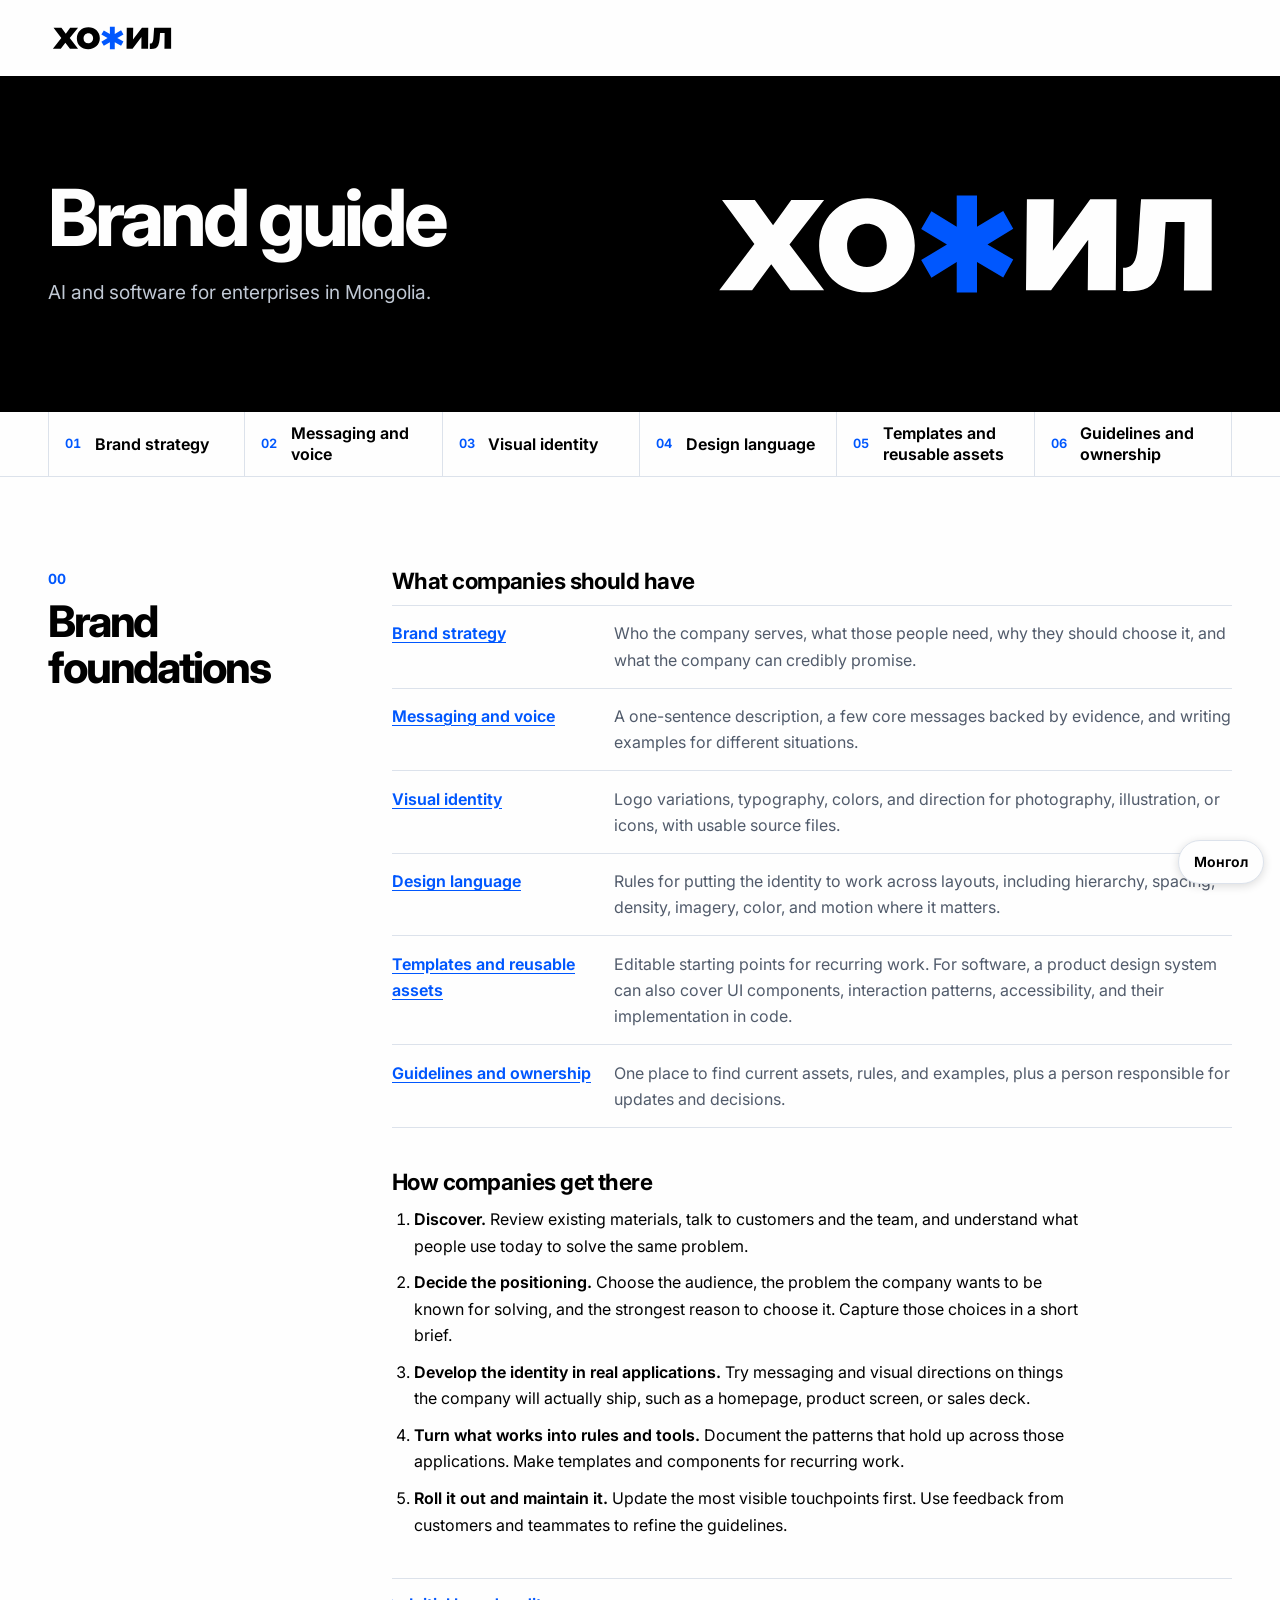
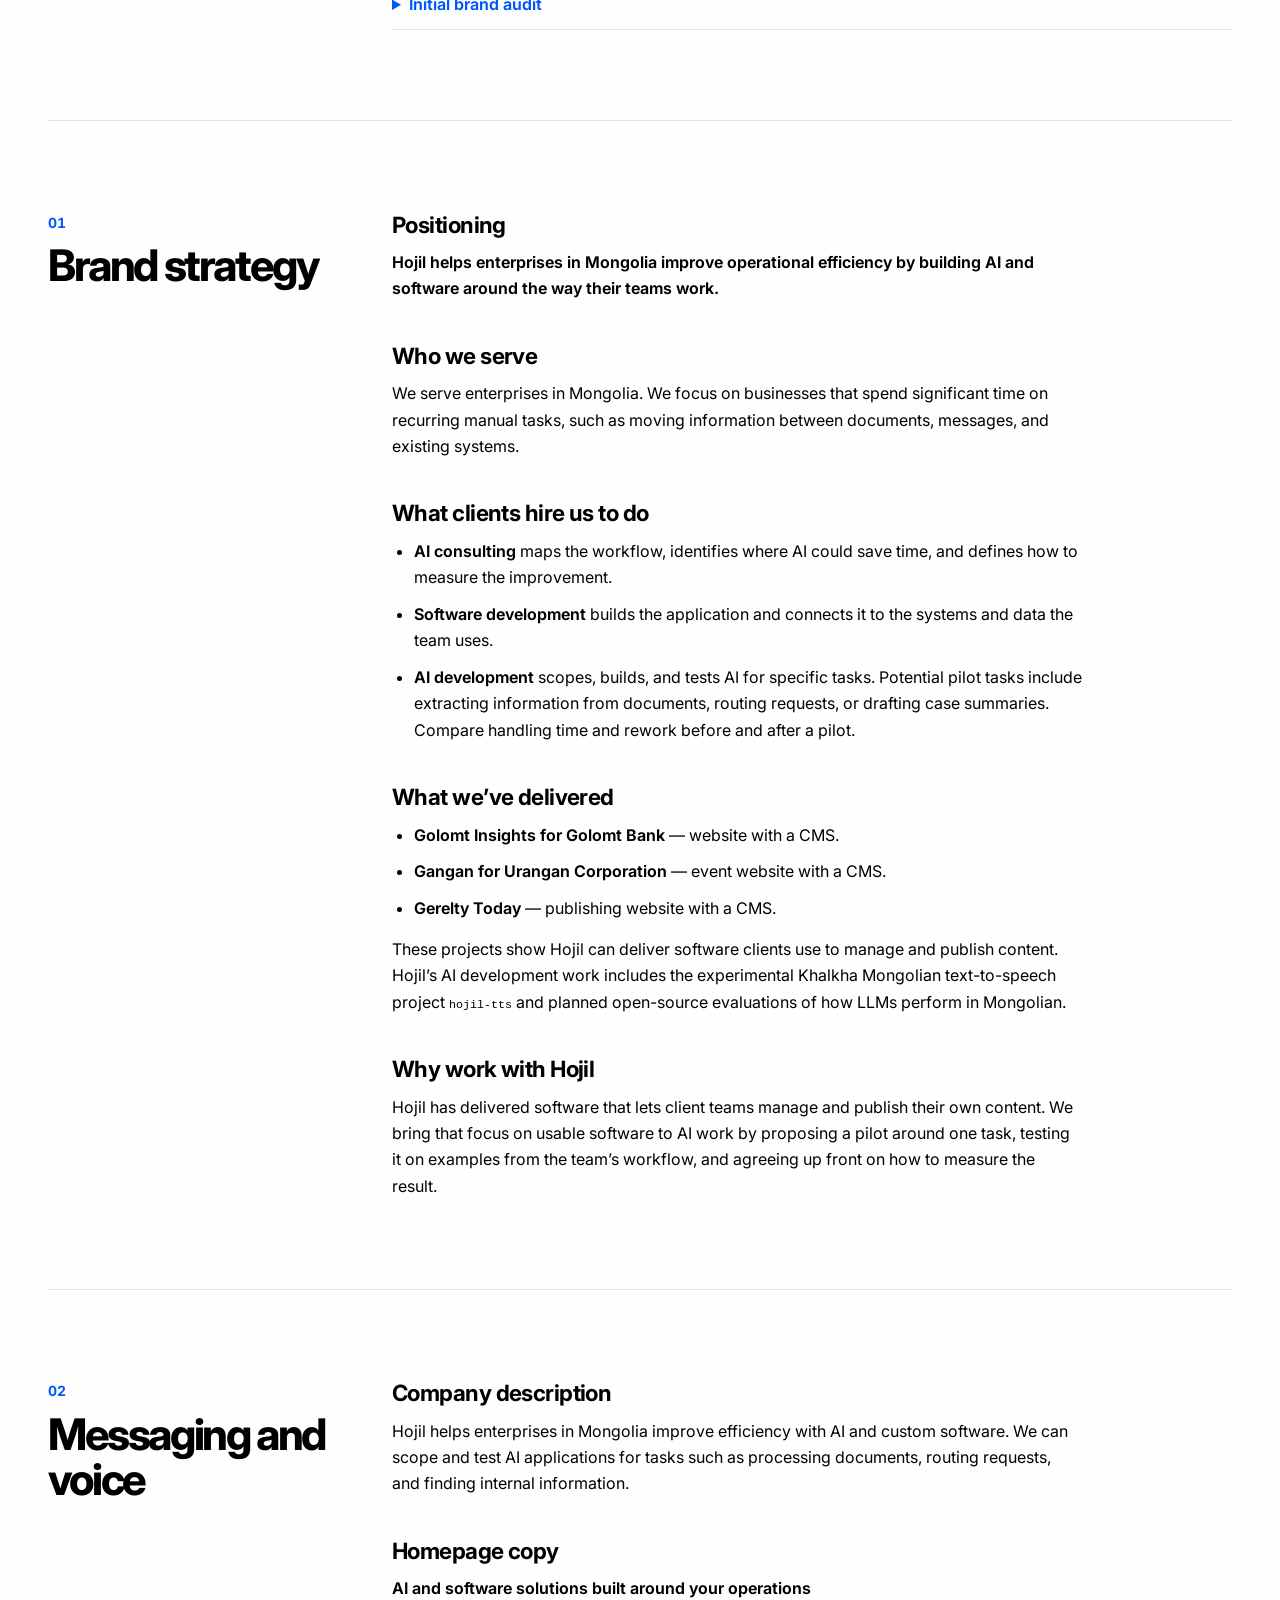
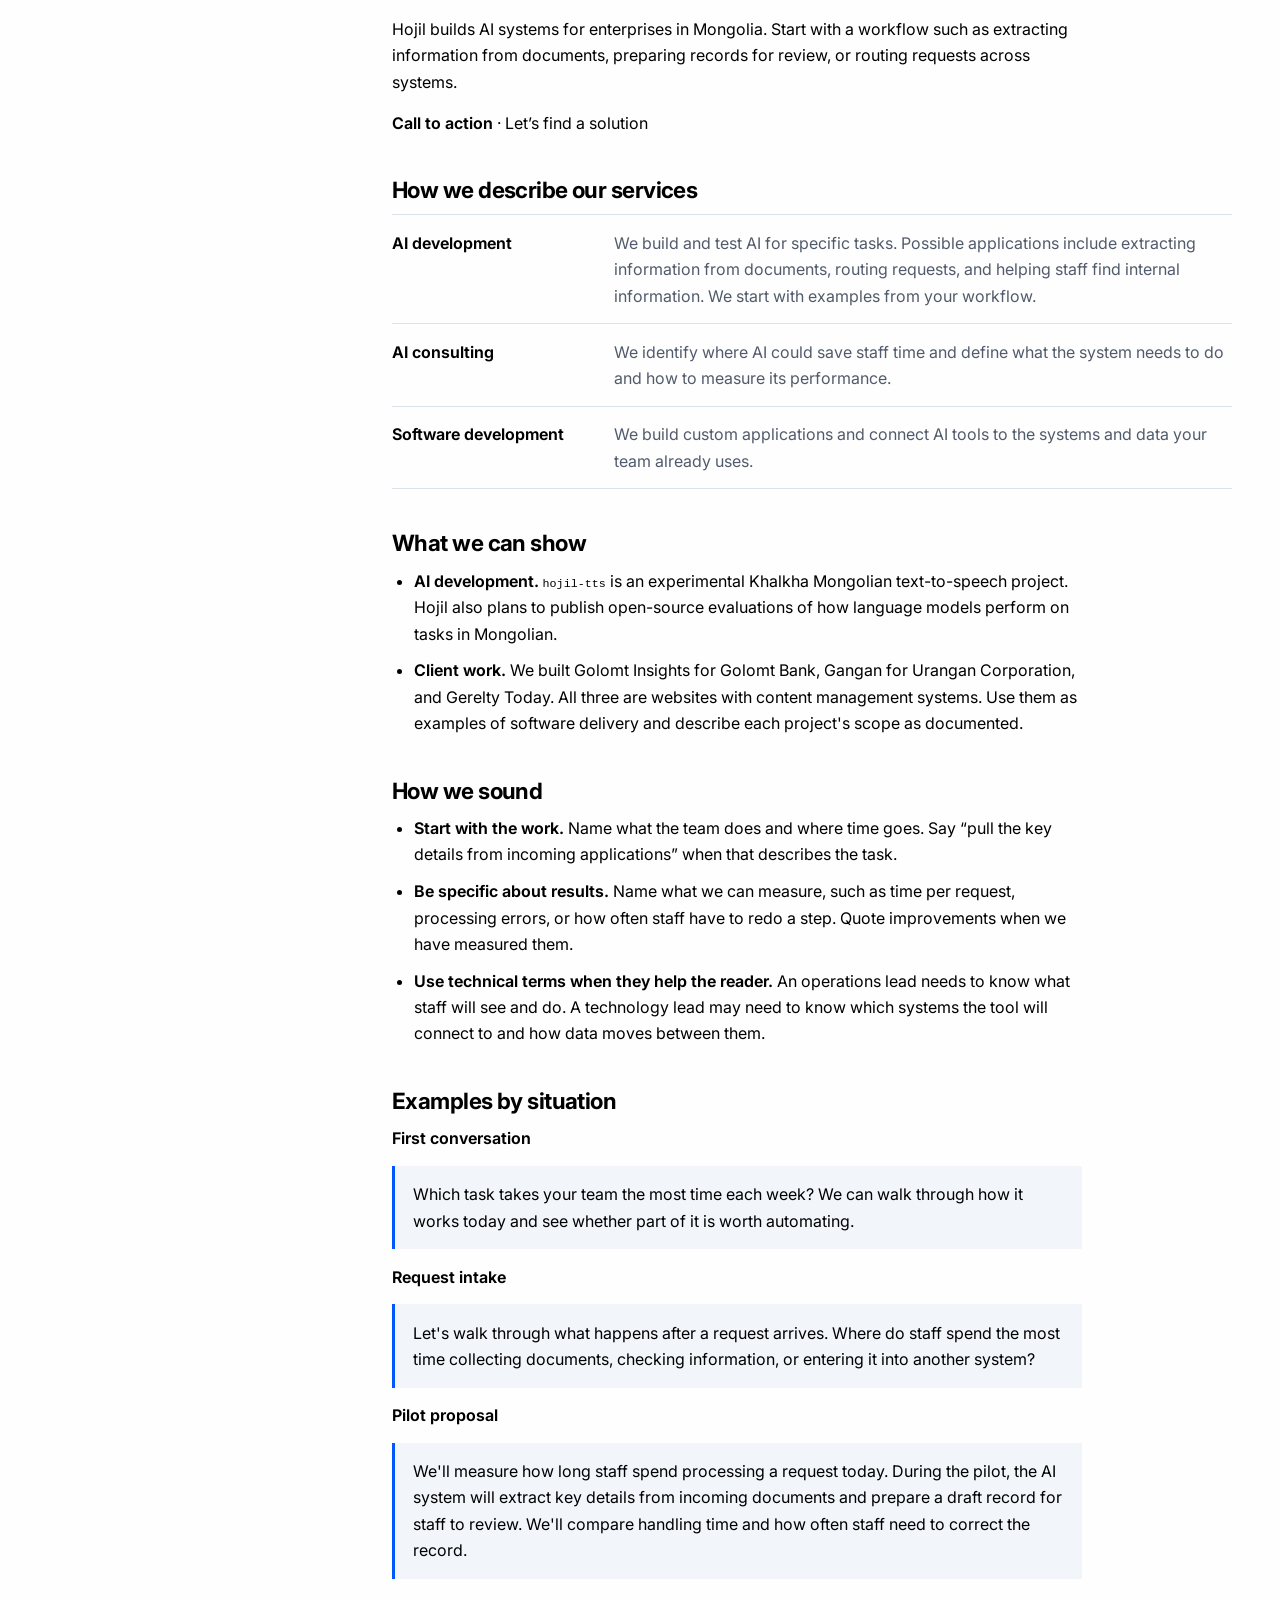
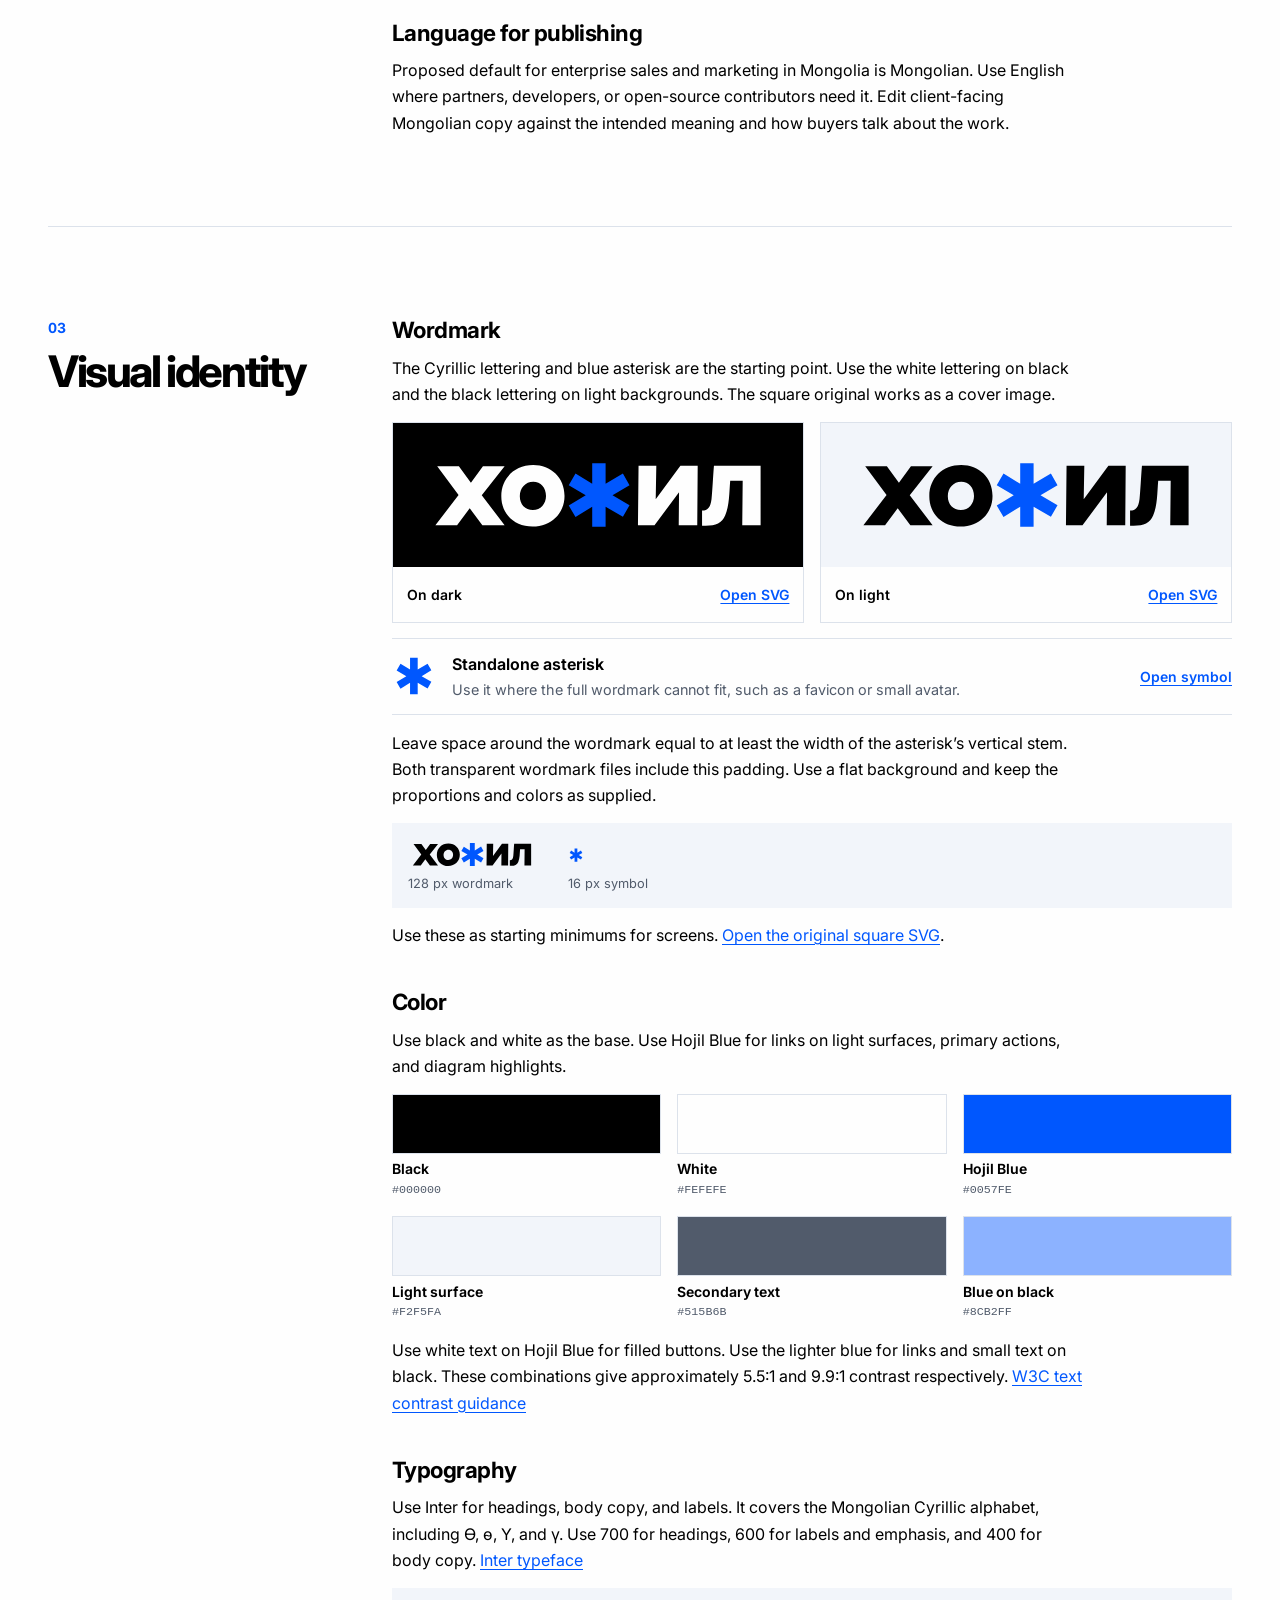
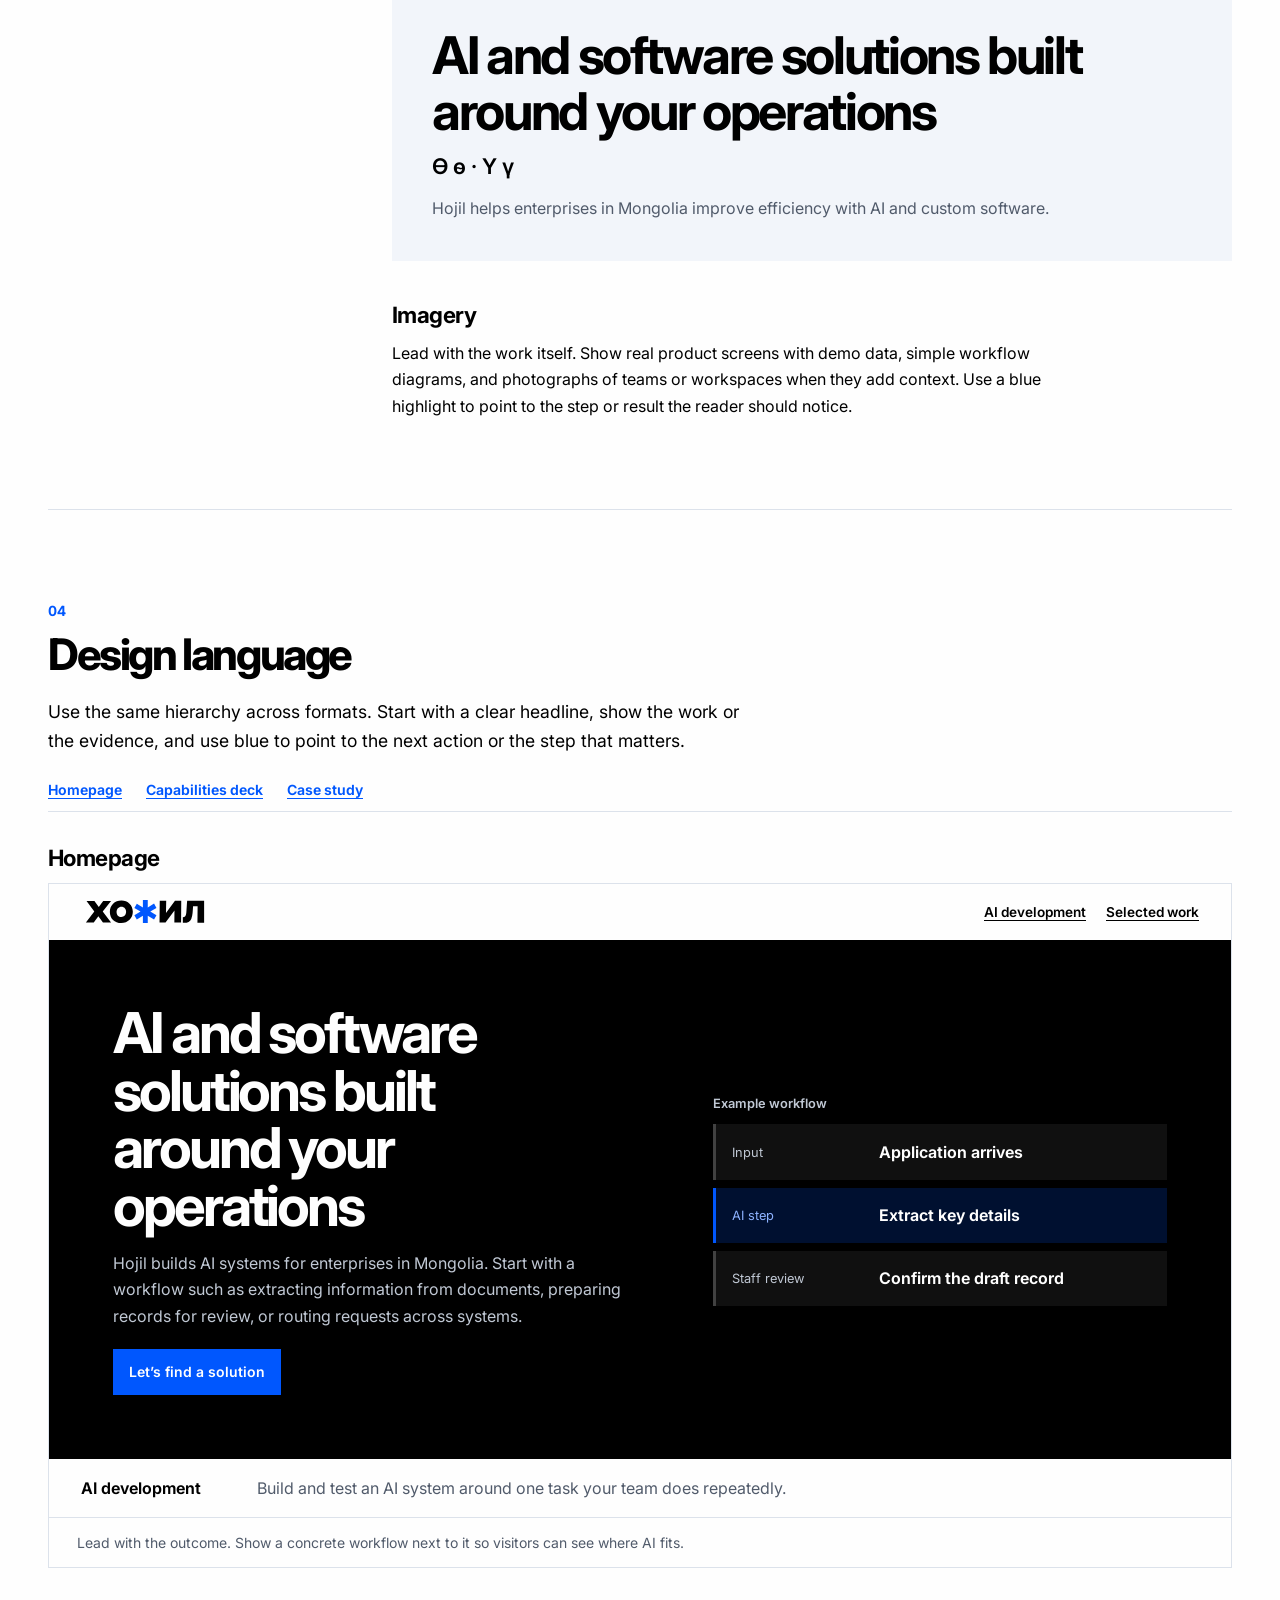
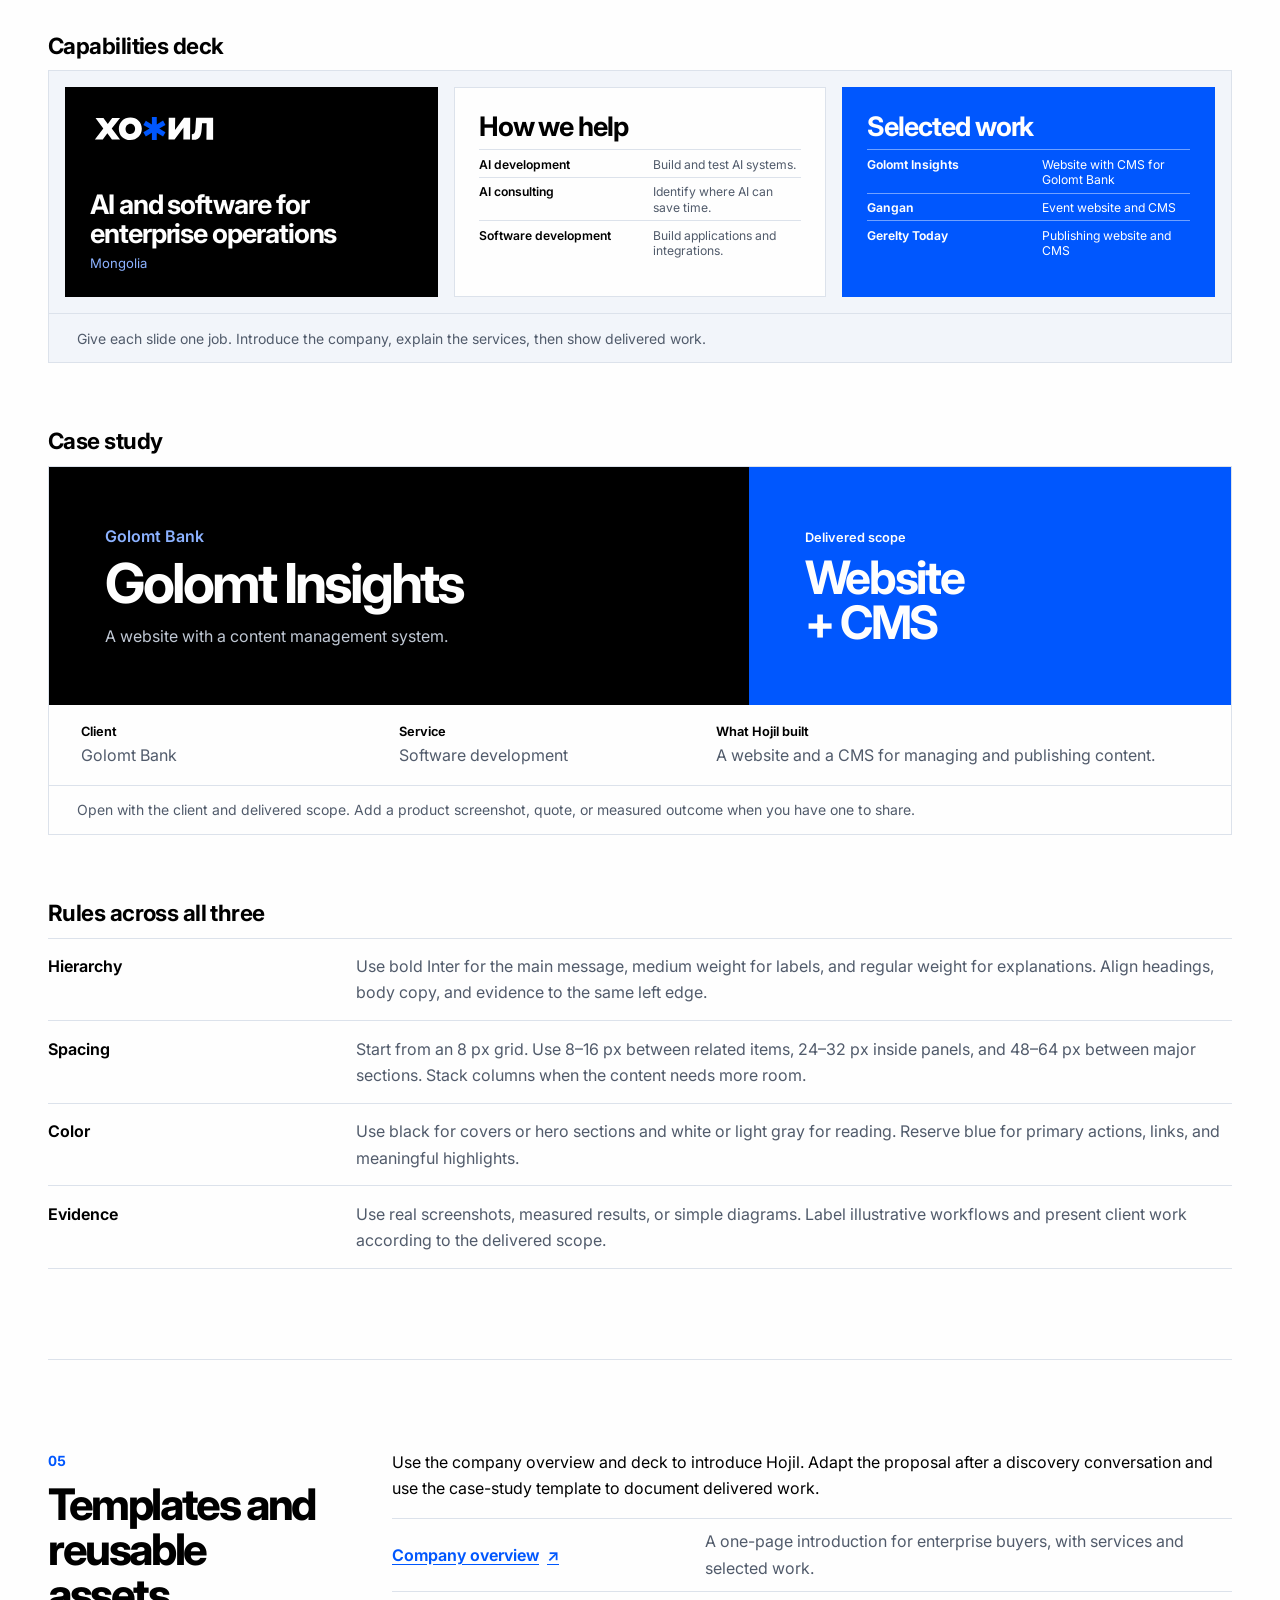
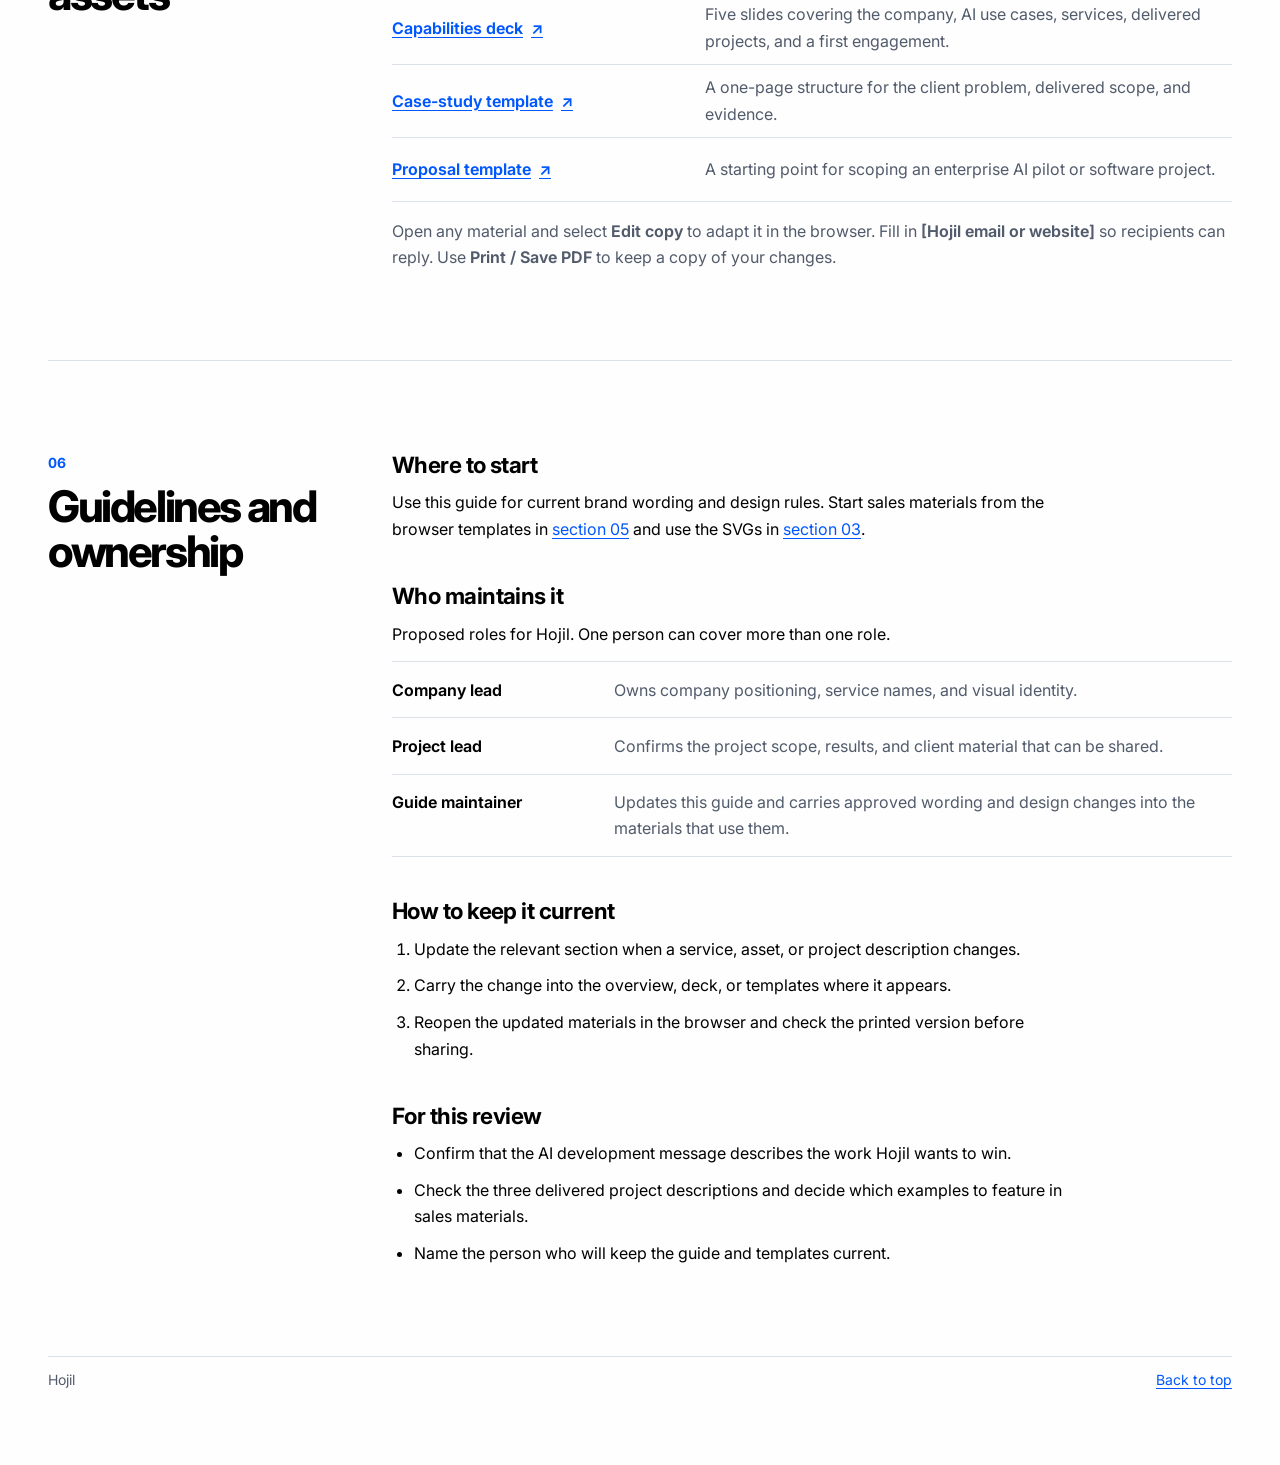
==== commit cd944d7d: "Highlight the current chapter and clarify the audience" ====
--- a/index.html
+++ b/index.html
@@ -6,6 +6,7 @@
   <title>Hojil · Brand guide</title>
   <link rel="icon" href="assets/logo/hojil-symbol.svg" type="image/svg+xml">
   <link rel="stylesheet" href="assets/brand.css">
+  <script src="assets/section-nav.js" defer></script>
 </head>
 <body id="top">
   <a class="skip" href="#content">Skip to content</a>
@@ -73,7 +74,7 @@
 </dl>
 <p>Sources: TTS README, playground guide, playground interface, listening findings.</p></section><section class="subsection"><h3>What to work on first</h3><p><strong>Start with a one-page positioning brief for the company.</strong> It should explain who Hojil helps in Mongolia, what brings clients to Hojil, and why they would choose the company. A factual starting description is “Hojil is a company in Mongolia offering AI consulting, software development, and AI development.”</p>
 <ol><li><strong>Review real and prospective engagements.</strong> Identify who approached Hojil, what problem they brought, what they had already tried, and what made them consider working with Hojil. Use those examples to choose an initial audience and the problems to lead with.</li><li><strong>Define the three services in buyer terms.</strong> For each service, capture when someone should reach out, what Hojil delivers, and what a successful engagement looks like. Spell out where consulting ends and implementation begins in the kinds of engagements Hojil wants.</li><li><strong>Gather proof for each service.</strong> Look for projects, outcomes, or client feedback that can be shared. Use <code>hojil-tts</code> as an AI development example and describe its experimental status accurately. The playground runs locally, the model export is private, and listening results come from a small development set.</li><li><strong>Apply the brief to a company overview.</strong> Draft a homepage or one-page capabilities overview with a clear company description, the three services, examples of work, and a way to get in touch. Use it to make the first visual decisions.</li></ol>
-<p>A useful first milestone is a brief that names the priority buyer and their problem, explains the three services in plain language, and supports each claim with an example wherever one is available.</p></section></details></div></section><section class="chapter" id="positioning" aria-labelledby="positioning-title"><header class="chapter-header"><span class="index">01</span><h2 id="positioning-title">Brand strategy</h2></header><div class="chapter-content"><section class="subsection"><h3>Positioning</h3><p><strong>Hojil helps enterprises in Mongolia improve operational efficiency by building AI and software around the way their teams work.</strong></p></section><section class="subsection"><h3>Who we serve</h3><p>Operations and technology leaders at enterprises in Mongolia. The first buyer to look for is a team with a recurring process that takes too much staff time because people have to move information between documents, messages, and existing systems.</p></section><section class="subsection"><h3>What clients hire us to do</h3><ul><li><strong>AI consulting</strong> maps the workflow, identifies where AI could save time, and defines how to measure the improvement.</li><li><strong>Software development</strong> builds the application and connects it to the systems and data the team uses.</li><li><strong>AI development</strong> scopes, builds, and tests AI for specific tasks. Potential pilot tasks include extracting information from documents, routing requests, or drafting case summaries. Compare handling time and rework before and after a pilot.</li></ul></section><section class="subsection"><h3>What we’ve delivered</h3><ul><li><strong>Golomt Insights for Golomt Bank</strong> — website with a CMS.</li><li><strong>Gangan for Urangan Corporation</strong> — event website with a CMS.</li><li><strong>Gerelty Today</strong> — publishing website with a CMS.</li></ul>
+<p>A useful first milestone is a brief that names the priority buyer and their problem, explains the three services in plain language, and supports each claim with an example wherever one is available.</p></section></details></div></section><section class="chapter" id="positioning" aria-labelledby="positioning-title"><header class="chapter-header"><span class="index">01</span><h2 id="positioning-title">Brand strategy</h2></header><div class="chapter-content"><section class="subsection"><h3>Positioning</h3><p><strong>Hojil helps enterprises in Mongolia improve operational efficiency by building AI and software around the way their teams work.</strong></p></section><section class="subsection"><h3>Who we serve</h3><p>We serve enterprises in Mongolia. We focus on businesses that spend significant time on recurring manual tasks, such as moving information between documents, messages, and existing systems.</p></section><section class="subsection"><h3>What clients hire us to do</h3><ul><li><strong>AI consulting</strong> maps the workflow, identifies where AI could save time, and defines how to measure the improvement.</li><li><strong>Software development</strong> builds the application and connects it to the systems and data the team uses.</li><li><strong>AI development</strong> scopes, builds, and tests AI for specific tasks. Potential pilot tasks include extracting information from documents, routing requests, or drafting case summaries. Compare handling time and rework before and after a pilot.</li></ul></section><section class="subsection"><h3>What we’ve delivered</h3><ul><li><strong>Golomt Insights for Golomt Bank</strong> — website with a CMS.</li><li><strong>Gangan for Urangan Corporation</strong> — event website with a CMS.</li><li><strong>Gerelty Today</strong> — publishing website with a CMS.</li></ul>
 <p>These projects show Hojil can deliver software clients use to manage and publish content. Hojil’s AI development work includes the experimental Khalkha Mongolian text-to-speech project <code>hojil-tts</code> and planned open-source evaluations of how LLMs perform in Mongolian.</p></section><section class="subsection"><h3>Why work with Hojil</h3><p>Hojil has delivered software that lets client teams manage and publish their own content. We bring that focus on usable software to AI work by proposing a pilot around one task, testing it on examples from the team’s workflow, and agreeing up front on how to measure the result.</p></section></div></section><section class="chapter" id="messaging" aria-labelledby="messaging-title"><header class="chapter-header"><span class="index">02</span><h2 id="messaging-title">Messaging and voice</h2></header><div class="chapter-content"><section class="subsection"><h3>Company description</h3><p>Hojil helps enterprises in Mongolia improve efficiency with AI and custom software. We can scope and test AI applications for tasks such as processing documents, routing requests, and finding internal information.</p></section><section class="subsection"><h3>Homepage copy</h3><p><strong>AI and software solutions built around your operations</strong></p>
 <p>Hojil builds AI systems for enterprises in Mongolia. Start with a workflow such as extracting information from documents, preparing records for review, or routing requests across systems.</p>
 <p><strong>Call to action</strong> · Let’s find a solution</p></section><section class="subsection"><h3>How we describe our services</h3><dl class="matrix ">
--- a/assets/brand.css
+++ b/assets/brand.css
@@ -103,6 +103,7 @@
 }
 .toc a:first-child { border-left: 1px solid var(--line); }
 .toc a:hover, .toc a:focus-visible { background: var(--mist); color: var(--blue); }
+.toc a[aria-current="location"] { background: var(--mist); color: var(--blue); box-shadow: inset 0 -3px 0 var(--blue); }
 .toc a:focus-visible { outline-offset: -3px; }
 .toc a span {
   font-size: .8rem;
@@ -117,7 +118,7 @@
   grid-template-columns: minmax(11rem, .75fr) minmax(0, 2.25fr);
   gap: clamp(2rem, 5vw, 4.75rem);
   padding-block: clamp(3.25rem, 7vw, 6rem);
-  scroll-margin-top: 5rem;
+  scroll-margin-top: var(--guide-anchor-offset, 5rem);
 }
 .chapter + .chapter { border-top: 1px solid var(--line); }
 .chapter-header { min-width: 0; }
@@ -244,12 +245,11 @@
   .hero-mark { max-width: 26rem; }
   .hero h1 { letter-spacing: -.055em; }
   .hero p { margin-top: .7rem; }
-  .toc { position: static; }
   .toc-links { grid-template-columns: repeat(2, minmax(0, 1fr)); }
   .toc a { min-height: 3.1rem; font-size: .875rem; padding-inline: .65rem; }
   .toc a:nth-child(odd) { border-left: 1px solid var(--line); }
   .toc a:nth-child(n + 3) { border-top: 1px solid var(--line); }
-  .chapter { grid-template-columns: 1fr; gap: 1.5rem; scroll-margin-top: 1rem; }
+  .chapter { grid-template-columns: 1fr; gap: 1.5rem; }
   .index { margin-bottom: .4rem; }
   .matrix-row, .matrix-wide .matrix-row { grid-template-columns: 1fr; gap: .3rem; }
   .matrix-wide dd + dd { margin-top: .4rem; }
@@ -281,7 +281,7 @@
   font-size: .875rem;
   font-weight: 650;
 }
-.design-example, #home-ai { scroll-margin-top: 5rem; }
+.design-example, #home-ai { scroll-margin-top: var(--guide-anchor-offset, 5rem); }
 .design-chapter .subsection + .subsection { margin-top: clamp(2.25rem, 5vw, 4rem); }
 .design-sample { border: 1px solid var(--line); }
 .design-sample > figcaption {
@@ -439,11 +439,9 @@
 .planned-label { color: var(--blue); margin-bottom: .45rem; font-size: .875rem; font-weight: 650; }
 
 @media (max-width: 56rem) {
-  .toc { position: static; }
   .toc-links { grid-template-columns: repeat(3, minmax(0, 1fr)); }
   .toc a:nth-child(3n + 1) { border-left: 1px solid var(--line); }
   .toc a:nth-child(n + 4) { border-top: 1px solid var(--line); }
-  .chapter, .design-example, #home-ai { scroll-margin-top: 1rem; }
   .deck-grid { grid-template-columns: repeat(2, minmax(0, 1fr)); }
 }
 @media (max-width: 43rem) {
